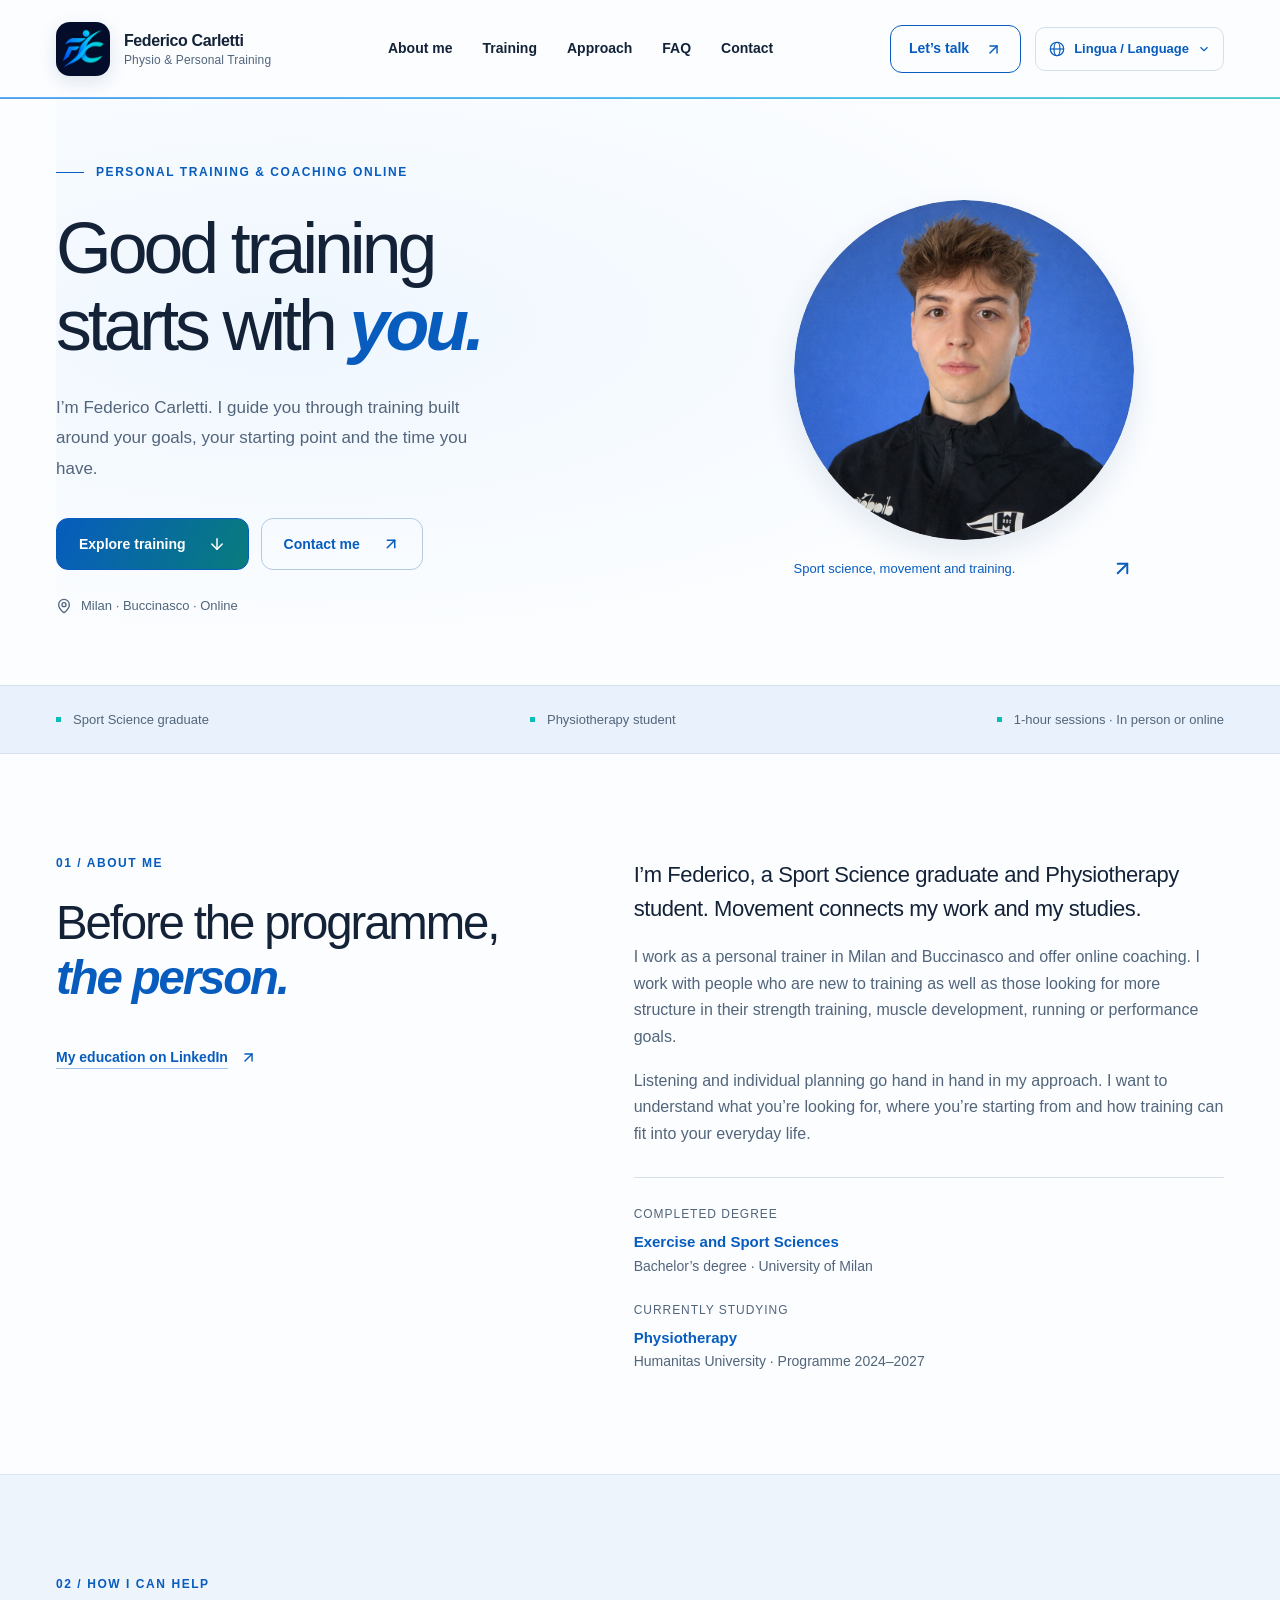
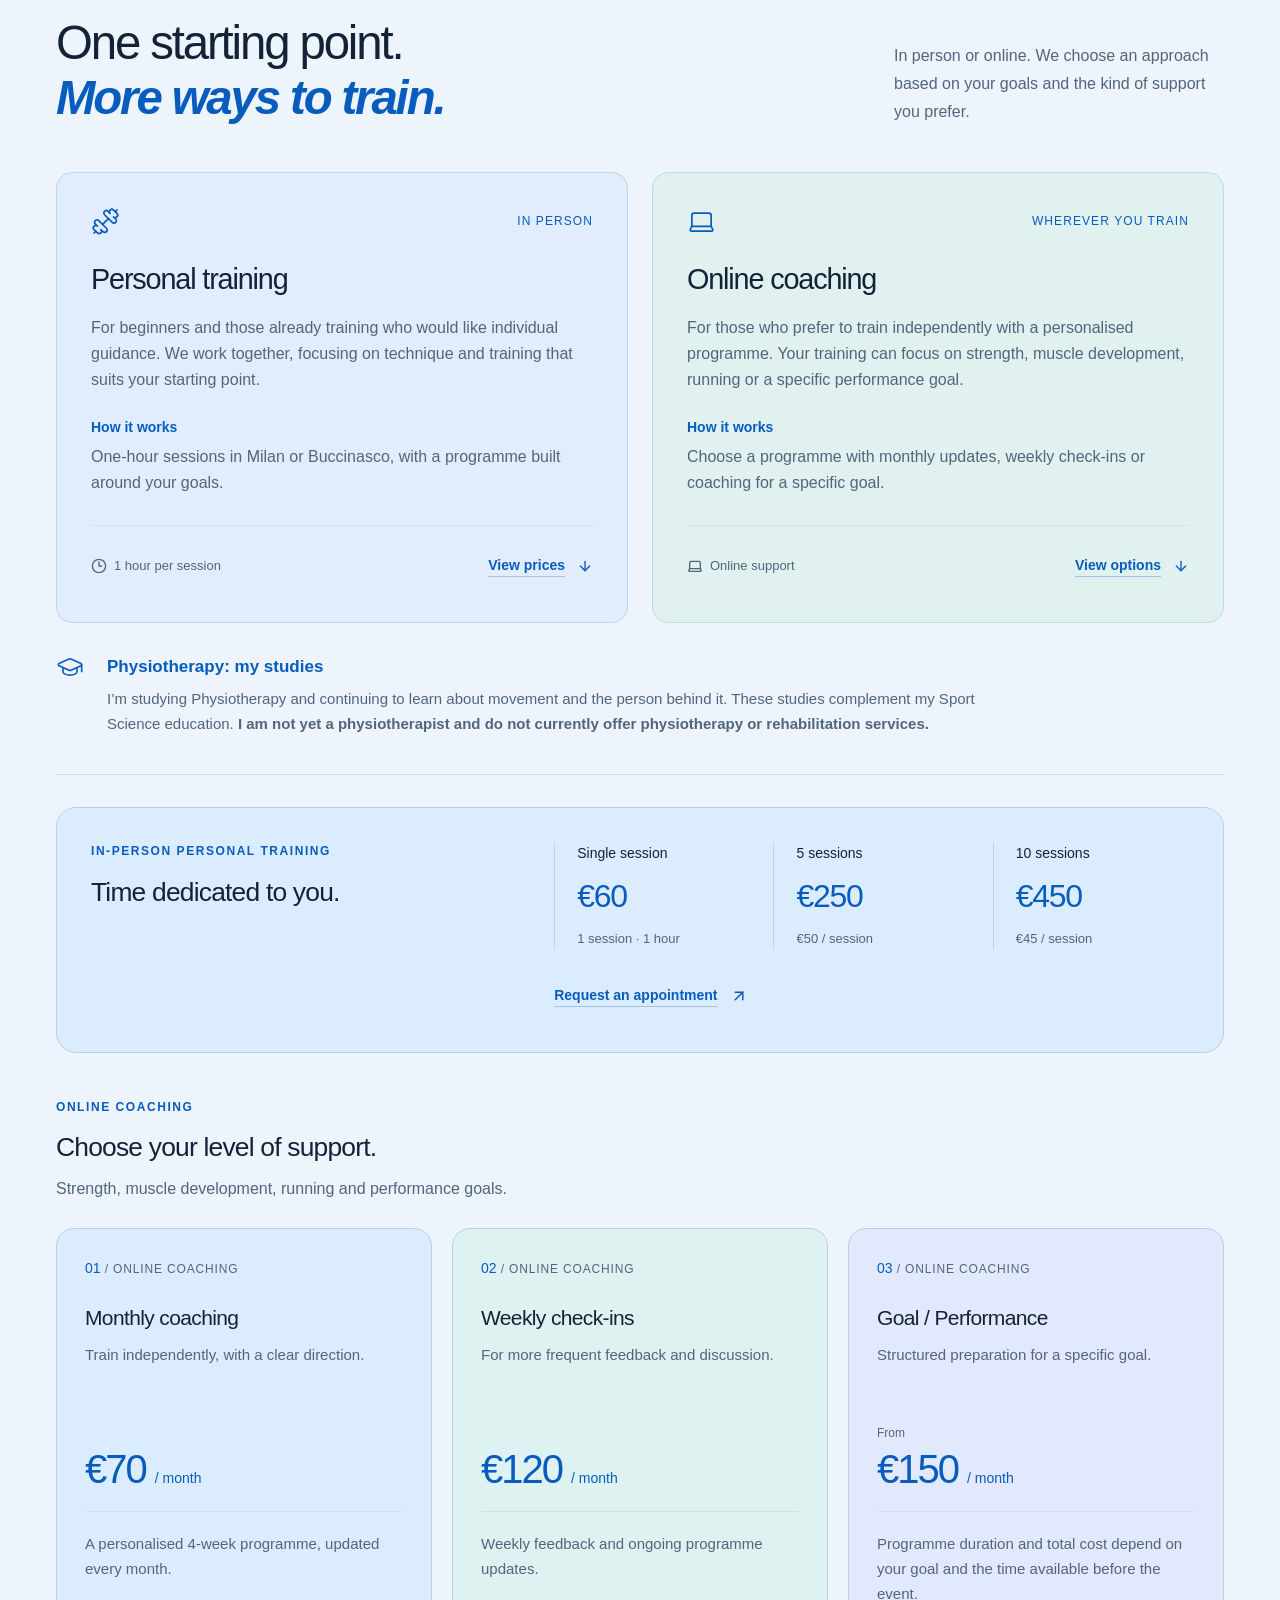
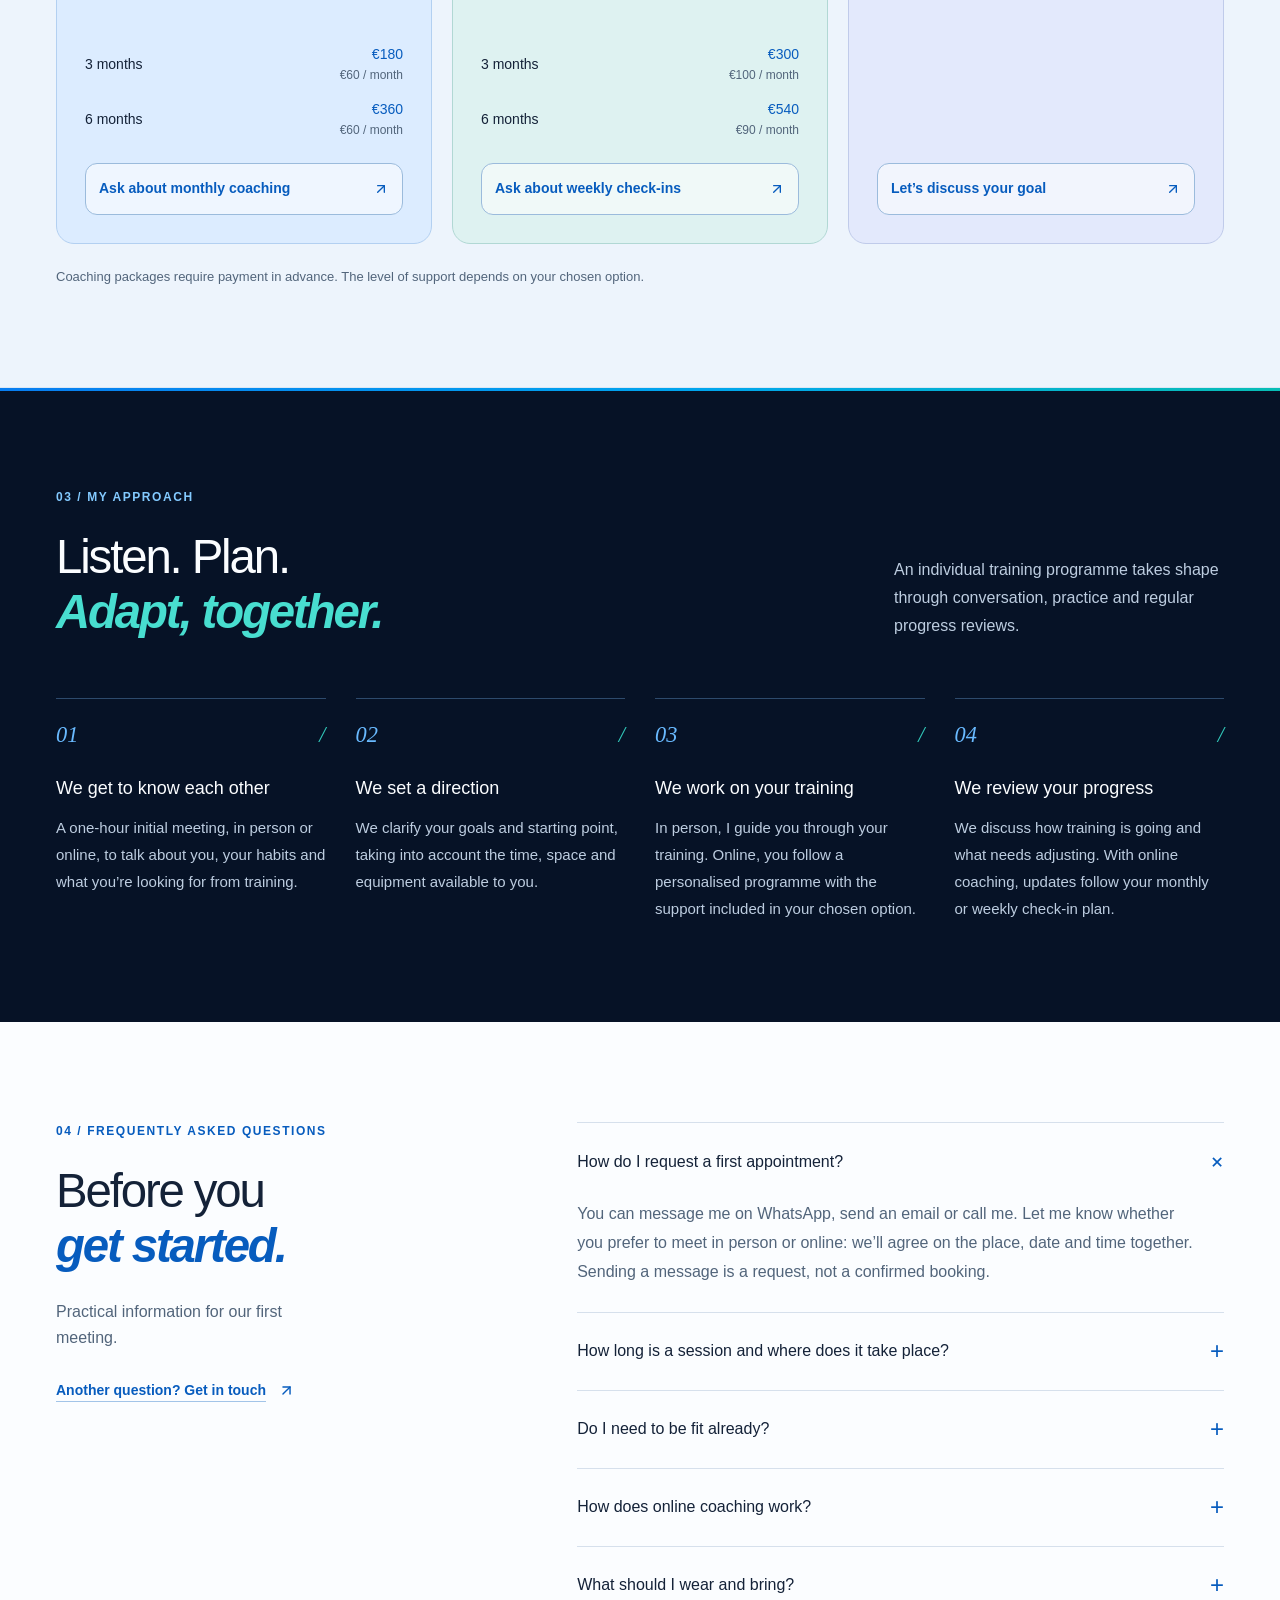
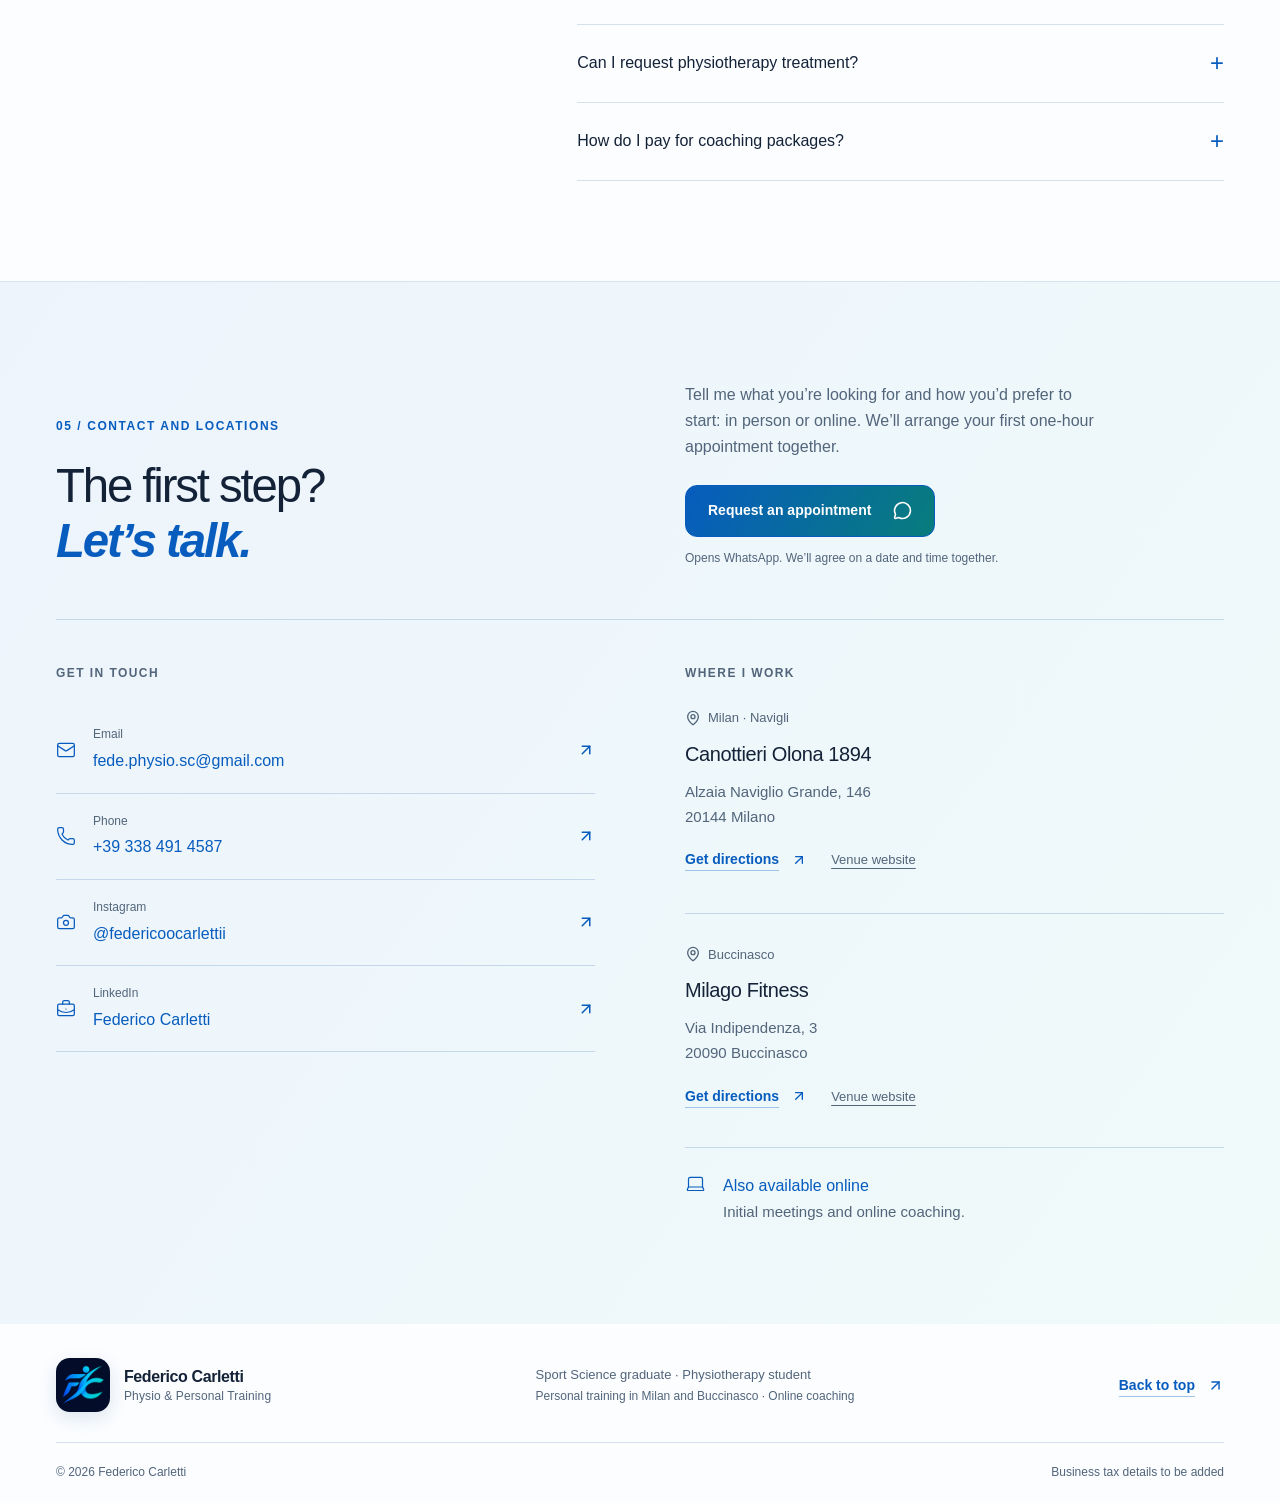
==== en.html @ f9bd70b5 "Aggiungi la versione inglese e il menu delle lingue" ====
<!doctype html>
<html lang="en">
<head>
<meta charset="utf-8">
<meta name="viewport" content="width=device-width, initial-scale=1">
<title>Federico Carletti | Personal Trainer in Milan &amp; Buccinasco</title>
<meta name="description" content="Personal training in Milan and Buccinasco and online coaching for strength, muscle development, running and performance. Federico Carletti, Sport Science graduate and Physiotherapy student. Request an appointment.">
<meta name="theme-color" content="#061226">
<link rel="canonical" href="https://recarlov.github.io/federico-carletti/en.html">
<link rel="alternate" hreflang="it" href="https://recarlov.github.io/federico-carletti/">
<link rel="alternate" hreflang="en" href="https://recarlov.github.io/federico-carletti/en.html">
<link rel="alternate" hreflang="x-default" href="https://recarlov.github.io/federico-carletti/">
<meta property="og:title" content="Federico Carletti | Personal Trainer in Milan &amp; Buccinasco">
<meta property="og:description" content="Personal training in Milan and Buccinasco and online coaching for strength, muscle development, running and performance. Federico Carletti, Sport Science graduate and Physiotherapy student. Request an appointment.">
<meta property="og:type" content="website">
<meta property="og:locale" content="en_GB">
<meta property="og:site_name" content="Federico Carletti — Physio &amp; Personal Training">
<meta property="og:url" content="https://recarlov.github.io/federico-carletti/en.html">
<meta property="og:image" content="https://recarlov.github.io/federico-carletti/federico-carletti-logo.png">
<meta property="og:image:alt" content="Federico Carletti logo, FC in blue and turquoise">
<meta name="twitter:image" content="https://recarlov.github.io/federico-carletti/federico-carletti-logo.png">
<meta name="twitter:card" content="summary">
<meta name="twitter:title" content="Federico Carletti | Personal Trainer in Milan &amp; Buccinasco">
<meta name="twitter:description" content="Personal training in Milan and Buccinasco and online coaching for strength, muscle development, running and performance. Federico Carletti, Sport Science graduate and Physiotherapy student. Request an appointment.">
<link rel="icon" href="./favicon.svg?v=20260907-brand" type="image/svg+xml">
<link rel="apple-touch-icon" href="./apple-touch-icon.png">
<link rel="stylesheet" href="./styles.css?v=20260909-languages">
<script src="./navigation.js?v=20260909-languages" defer></script>
</head>
<body><a class="skip-link" href="#contenuto">Skip to content</a>
<header class="site-header">
<div class="container header-inner"><a class="brand" href="#inizio" aria-label="Federico Carletti, back to top"><img class="brand-mark" src="./federico-carletti-logo.png" alt="" width="54" height="54"><span class="brand-name">Federico Carletti<span>Physio &amp; Personal Training</span></span></a>
<nav aria-label="Main navigation" class="main-nav"><a href="#chi-sono">About me</a><a href="#percorsi">Training</a><a href="#approccio">Approach</a><a href="#domande">FAQ</a><a href="#contatti">Contact</a></nav>
<div class="header-actions">
<a href="#contatti" class="header-contact">Let’s talk <svg xmlns="http://www.w3.org/2000/svg" width="17" height="17" viewBox="0 0 24 24" fill="none" stroke="currentColor" stroke-width="2" stroke-linecap="round" stroke-linejoin="round" class="lucide lucide-arrow-up-right" aria-hidden="true"><path d="M7 7h10v10"></path><path d="M7 17 17 7"></path></svg></a>
<details class="language-switcher">
<summary aria-label="Lingua / Language: English"><svg class="language-globe" xmlns="http://www.w3.org/2000/svg" width="18" height="18" viewBox="0 0 24 24" fill="none" stroke="currentColor" stroke-width="1.6" aria-hidden="true"><circle cx="12" cy="12" r="9"></circle><ellipse cx="12" cy="12" rx="4" ry="9"></ellipse><path d="M3 12h18"></path></svg><span class="language-label"><span lang="it">Lingua</span> / Language</span><span class="language-code" aria-hidden="true">EN</span><svg class="language-chevron" xmlns="http://www.w3.org/2000/svg" width="14" height="14" viewBox="0 0 24 24" fill="none" stroke="currentColor" stroke-width="2" aria-hidden="true"><path d="m6 9 6 6 6-6"></path></svg></summary>
<nav class="language-options" aria-label="Choose a language">
<a href="./index.html" lang="it" hreflang="it">Italiano</a>
<a href="./en.html" lang="en" hreflang="en" aria-current="page">English<span aria-hidden="true">✓</span></a>
</nav>
</details>
</div></div>
</header>

<main id="contenuto">
<section class="hero container" id="inizio" aria-labelledby="hero-title">
<div class="hero-copy">
<p class="eyebrow"><span class="tiny-line"></span> Personal training &amp; coaching online</p>

<h1 id="hero-title">Good training<br/>starts with <em>you.</em></h1>

<p class="hero-intro">I’m Federico Carletti. I guide you through training built around your goals, your starting point and the time you have.</p>

<div class="hero-actions"><a class="button button-primary" href="#percorsi">Explore training <svg xmlns="http://www.w3.org/2000/svg" width="18" height="18" viewBox="0 0 24 24" fill="none" stroke="currentColor" stroke-width="2" stroke-linecap="round" stroke-linejoin="round" class="lucide lucide-arrow-down" aria-hidden="true"><path d="M12 5v14"></path><path d="m19 12-7 7-7-7"></path></svg></a><a class="button button-outline" href="#contatti">Contact me <svg xmlns="http://www.w3.org/2000/svg" width="18" height="18" viewBox="0 0 24 24" fill="none" stroke="currentColor" stroke-width="2" stroke-linecap="round" stroke-linejoin="round" class="lucide lucide-arrow-up-right" aria-hidden="true"><path d="M7 7h10v10"></path><path d="M7 17 17 7"></path></svg></a></div>

<p class="hero-location"><svg xmlns="http://www.w3.org/2000/svg" width="16" height="16" viewBox="0 0 24 24" fill="none" stroke="currentColor" stroke-width="2" stroke-linecap="round" stroke-linejoin="round" class="lucide lucide-map-pin" aria-hidden="true"><path d="M20 10c0 4.993-5.539 10.193-7.399 11.799a1 1 0 0 1-1.202 0C9.539 20.193 4 14.993 4 10a8 8 0 0 1 16 0"></path><circle cx="12" cy="10" r="3"></circle></svg> Milan · Buccinasco · Online</p>
</div>

<figure class="portrait-slot">
<img class="portrait-photo" src="./federico-carletti-ritratto.jpg" alt="Portrait of Federico Carletti" width="886" height="886" fetchpriority="high">

<figcaption><span>Sport science, movement and training.</span><svg xmlns="http://www.w3.org/2000/svg" width="23" height="23" viewBox="0 0 24 24" fill="none" stroke="currentColor" stroke-width="2" stroke-linecap="round" stroke-linejoin="round" class="lucide lucide-arrow-up-right" aria-hidden="true"><path d="M7 7h10v10"></path><path d="M7 17 17 7"></path></svg></figcaption>
</figure>
</section>

<div class="credential-strip">
<div class="container"><span>Sport Science graduate</span><span>Physiotherapy student</span><span>1-hour sessions · In person or online</span></div>
</div>

<section class="section container about-grid" id="chi-sono" aria-labelledby="about-title">
<div class="section-heading">
<p class="eyebrow">01 / About me</p>

<h2 id="about-title">Before the programme,<br/><em>the person.</em></h2>
<a class="text-link about-link" href="https://www.linkedin.com/in/federicocarletti/" target="_blank" rel="noopener noreferrer">My education on LinkedIn <svg xmlns="http://www.w3.org/2000/svg" width="17" height="17" viewBox="0 0 24 24" fill="none" stroke="currentColor" stroke-width="2" stroke-linecap="round" stroke-linejoin="round" class="lucide lucide-arrow-up-right" aria-hidden="true"><path d="M7 7h10v10"></path><path d="M7 17 17 7"></path></svg></a></div>

<div class="about-copy">
<p class="large-copy">I’m Federico, a Sport Science graduate and Physiotherapy student. Movement connects my work and my studies.</p>

<p>I work as a personal trainer in Milan and Buccinasco and offer online coaching. I work with people who are new to training as well as those looking for more structure in their strength training, muscle development, running or performance goals.</p>

<p>Listening and individual planning go hand in hand in my approach. I want to understand what you’re looking for, where you’re starting from and how training can fit into your everyday life.</p>

<div class="education">
<div><span class="education-label">Completed degree</span><strong>Exercise and Sport Sciences</strong><span>Bachelor’s degree · University of Milan</span></div>

<div><span class="education-label">Currently studying</span><strong>Physiotherapy</strong><span>Humanitas University · Programme 2024–2027</span></div>
</div>
</div>
</section>

<section class="section services-section" id="percorsi" aria-labelledby="services-title">
<div class="container">
<div class="section-top">
<div class="section-heading">
<p class="eyebrow">02 / How I can help</p>

<h2 id="services-title">One starting point.<br/><em>More ways to train.</em></h2>
</div>

<p class="section-aside">In person or online. We choose an approach based on your goals and the kind of support you prefer.</p>
</div>

<div class="service-grid">
<article class="service-card">
<div class="service-card-top"><svg xmlns="http://www.w3.org/2000/svg" width="29" height="29" viewBox="0 0 24 24" fill="none" stroke="currentColor" stroke-width="1.4" stroke-linecap="round" stroke-linejoin="round" class="lucide lucide-dumbbell" aria-hidden="true"><path d="M17.596 12.768a2 2 0 1 0 2.829-2.829l-1.768-1.767a2 2 0 0 0 2.828-2.829l-2.828-2.828a2 2 0 0 0-2.829 2.828l-1.767-1.768a2 2 0 1 0-2.829 2.829z"></path><path d="m2.5 21.5 1.4-1.4"></path><path d="m20.1 3.9 1.4-1.4"></path><path d="M5.343 21.485a2 2 0 1 0 2.829-2.828l1.767 1.768a2 2 0 1 0 2.829-2.829l-6.364-6.364a2 2 0 1 0-2.829 2.829l1.768 1.767a2 2 0 0 0-2.828 2.829z"></path><path d="m9.6 14.4 4.8-4.8"></path></svg><span>IN PERSON</span></div>

<h3>Personal training</h3>

<p>For beginners and those already training who would like individual guidance. We work together, focusing on technique and training that suits your starting point.</p>

<div class="service-detail"><span>How it works</span>
<p>One-hour sessions in Milan or Buccinasco, with a programme built around your goals.</p>
</div>

<div class="service-footer"><span><svg xmlns="http://www.w3.org/2000/svg" width="16" height="16" viewBox="0 0 24 24" fill="none" stroke="currentColor" stroke-width="2" stroke-linecap="round" stroke-linejoin="round" class="lucide lucide-clock3 lucide-clock-3" aria-hidden="true"><circle cx="12" cy="12" r="10"></circle><path d="M12 6v6h4"></path></svg> 1 hour per session</span><a class="text-link" href="#tariffe-presenza">View prices <svg xmlns="http://www.w3.org/2000/svg" width="16" height="16" viewBox="0 0 24 24" fill="none" stroke="currentColor" stroke-width="2" stroke-linecap="round" stroke-linejoin="round" class="lucide lucide-arrow-down" aria-hidden="true"><path d="M12 5v14"></path><path d="m19 12-7 7-7-7"></path></svg></a></div>
</article>

<article class="service-card">
<div class="service-card-top"><svg xmlns="http://www.w3.org/2000/svg" width="29" height="29" viewBox="0 0 24 24" fill="none" stroke="currentColor" stroke-width="1.4" stroke-linecap="round" stroke-linejoin="round" class="lucide lucide-laptop" aria-hidden="true"><path d="M18 5a2 2 0 0 1 2 2v8.526a2 2 0 0 0 .212.897l1.068 2.127a1 1 0 0 1-.9 1.45H3.62a1 1 0 0 1-.9-1.45l1.068-2.127A2 2 0 0 0 4 15.526V7a2 2 0 0 1 2-2z"></path><path d="M20.054 15.987H3.946"></path></svg><span>WHEREVER YOU TRAIN</span></div>

<h3>Online coaching</h3>

<p>For those who prefer to train independently with a personalised programme. Your training can focus on strength, muscle development, running or a specific performance goal.</p>

<div class="service-detail"><span>How it works</span>
<p>Choose a programme with monthly updates, weekly check-ins or coaching for a specific goal.</p>
</div>

<div class="service-footer"><span><svg xmlns="http://www.w3.org/2000/svg" width="16" height="16" viewBox="0 0 24 24" fill="none" stroke="currentColor" stroke-width="2" stroke-linecap="round" stroke-linejoin="round" class="lucide lucide-laptop" aria-hidden="true"><path d="M18 5a2 2 0 0 1 2 2v8.526a2 2 0 0 0 .212.897l1.068 2.127a1 1 0 0 1-.9 1.45H3.62a1 1 0 0 1-.9-1.45l1.068-2.127A2 2 0 0 0 4 15.526V7a2 2 0 0 1 2-2z"></path><path d="M20.054 15.987H3.946"></path></svg> Online support</span><a class="text-link" href="#tariffe-online">View options <svg xmlns="http://www.w3.org/2000/svg" width="16" height="16" viewBox="0 0 24 24" fill="none" stroke="currentColor" stroke-width="2" stroke-linecap="round" stroke-linejoin="round" class="lucide lucide-arrow-down" aria-hidden="true"><path d="M12 5v14"></path><path d="m19 12-7 7-7-7"></path></svg></a></div>
</article>
</div>

<aside class="physio-note" aria-labelledby="physio-title"><svg xmlns="http://www.w3.org/2000/svg" width="28" height="28" viewBox="0 0 24 24" fill="none" stroke="currentColor" stroke-width="1.4" stroke-linecap="round" stroke-linejoin="round" class="lucide lucide-graduation-cap" aria-hidden="true"><path d="M21.42 10.922a1 1 0 0 0-.019-1.838L12.83 5.18a2 2 0 0 0-1.66 0L2.6 9.08a1 1 0 0 0 0 1.832l8.57 3.908a2 2 0 0 0 1.66 0z"></path><path d="M22 10v6"></path><path d="M6 12.5V16a6 3 0 0 0 12 0v-3.5"></path></svg>
<div>
<h3 id="physio-title">Physiotherapy: my studies</h3>

<p>I’m studying Physiotherapy and continuing to learn about movement and the person behind it. These studies complement my Sport Science education. <strong>I am not yet a physiotherapist and do not currently offer physiotherapy or rehabilitation services.</strong></p>
</div>
</aside>

<div class="pricing-presence" id="tariffe-presenza">
<div class="pricing-intro">
<p class="eyebrow">In-person personal training</p>

<h3>Time dedicated to you.</h3>
</div>

<div class="presence-prices">
<div class="presence-price"><span>Single session</span><strong>€60</strong><small>1 session · 1 hour</small></div>

<div class="presence-price"><span>5 sessions</span><strong>€250</strong><small>€50 / session</small></div>

<div class="presence-price"><span>10 sessions</span><strong>€450</strong><small>€45 / session</small></div>
</div>
<a class="text-link" href="https://wa.me/393384914587?text=Hi%20Federico%2C%20I%E2%80%99d%20like%20to%20find%20out%20about%20in-person%20personal%20training%20and%20request%20a%20first%20appointment." target="_blank" rel="noopener noreferrer">Request an appointment <svg xmlns="http://www.w3.org/2000/svg" width="18" height="18" viewBox="0 0 24 24" fill="none" stroke="currentColor" stroke-width="2" stroke-linecap="round" stroke-linejoin="round" class="lucide lucide-arrow-up-right" aria-hidden="true"><path d="M7 7h10v10"></path><path d="M7 17 17 7"></path></svg></a></div>

<div class="online-heading" id="tariffe-online">
<p class="eyebrow">Online coaching</p>

<h3>Choose your level of support.</h3>

<p>Strength, muscle development, running and performance goals.</p>
</div>

<div class="plans-grid">
<article class="plan-card">
<div class="plan-number">01<span> / ONLINE COACHING</span></div>

<h4>Monthly coaching</h4>

<p class="plan-description">Train independently, with a clear direction.</p>

<div class="plan-price"><strong>€70</strong><span>/ month</span></div>

<p class="plan-detail">A personalised 4-week programme, updated every month.</p>

<dl class="plan-packages">
<div>
<dt>3 months</dt>

<dd><strong>€180</strong><small>€60 / month</small></dd>
</div>

<div>
<dt>6 months</dt>

<dd><strong>€360</strong><small>€60 / month</small></dd>
</div>
</dl>
<a class="button button-outline plan-button" href="https://wa.me/393384914587?text=Hi%20Federico%2C%20I%E2%80%99d%20like%20to%20find%20out%20about%20monthly%20online%20coaching." target="_blank" rel="noopener noreferrer">Ask about monthly coaching<svg xmlns="http://www.w3.org/2000/svg" width="16" height="16" viewBox="0 0 24 24" fill="none" stroke="currentColor" stroke-width="2" stroke-linecap="round" stroke-linejoin="round" class="lucide lucide-arrow-up-right" aria-hidden="true"><path d="M7 7h10v10"></path><path d="M7 17 17 7"></path></svg></a></article>

<article class="plan-card">
<div class="plan-number">02<span> / ONLINE COACHING</span></div>

<h4>Weekly check-ins</h4>

<p class="plan-description">For more frequent feedback and discussion.</p>

<div class="plan-price"><strong>€120</strong><span>/ month</span></div>

<p class="plan-detail">Weekly feedback and ongoing programme updates.</p>

<dl class="plan-packages">
<div>
<dt>3 months</dt>

<dd><strong>€300</strong><small>€100 / month</small></dd>
</div>

<div>
<dt>6 months</dt>

<dd><strong>€540</strong><small>€90 / month</small></dd>
</div>
</dl>
<a class="button button-outline plan-button" href="https://wa.me/393384914587?text=Hi%20Federico%2C%20I%E2%80%99d%20like%20to%20find%20out%20about%20online%20coaching%20with%20weekly%20check-ins." target="_blank" rel="noopener noreferrer">Ask about weekly check-ins<svg xmlns="http://www.w3.org/2000/svg" width="16" height="16" viewBox="0 0 24 24" fill="none" stroke="currentColor" stroke-width="2" stroke-linecap="round" stroke-linejoin="round" class="lucide lucide-arrow-up-right" aria-hidden="true"><path d="M7 7h10v10"></path><path d="M7 17 17 7"></path></svg></a></article>

<article class="plan-card">
<div class="plan-number">03<span> / ONLINE COACHING</span></div>

<h4>Goal / Performance</h4>

<p class="plan-description">Structured preparation for a specific goal.</p>

<div class="plan-price"><span class="from-label">From</span><strong>€150</strong><span>/ month</span></div>

<p class="plan-detail">Programme duration and total cost depend on your goal and the time available before the event.</p>
<a class="button button-outline plan-button" href="https://wa.me/393384914587?text=Hi%20Federico%2C%20I%E2%80%99d%20like%20to%20discuss%20a%20specific%20goal%20and%20your%20performance%20coaching%20programme." target="_blank" rel="noopener noreferrer">Let’s discuss your goal<svg xmlns="http://www.w3.org/2000/svg" width="16" height="16" viewBox="0 0 24 24" fill="none" stroke="currentColor" stroke-width="2" stroke-linecap="round" stroke-linejoin="round" class="lucide lucide-arrow-up-right" aria-hidden="true"><path d="M7 7h10v10"></path><path d="M7 17 17 7"></path></svg></a></article>
</div>

<p class="pricing-note">Coaching packages require payment in advance. The level of support depends on your chosen option.</p>
</div>
</section>

<section class="section approach-section" id="approccio" aria-labelledby="approach-title">
<div class="container">
<div class="section-top">
<div class="section-heading">
<p class="eyebrow">03 / My approach</p>

<h2 id="approach-title">Listen. Plan.<br/><em>Adapt, together.</em></h2>
</div>

<p class="section-aside">An individual training programme takes shape through conversation, practice and regular progress reviews.</p>
</div>

<ol class="steps">
<li><span class="step-number">01<span aria-hidden="true">/</span></span>
<h3>We get to know each other</h3>

<p>A one-hour initial meeting, in person or online, to talk about you, your habits and what you’re looking for from training.</p>
</li>

<li><span class="step-number">02<span aria-hidden="true">/</span></span>
<h3>We set a direction</h3>

<p>We clarify your goals and starting point, taking into account the time, space and equipment available to you.</p>
</li>

<li><span class="step-number">03<span aria-hidden="true">/</span></span>
<h3>We work on your training</h3>

<p>In person, I guide you through your training. Online, you follow a personalised programme with the support included in your chosen option.</p>
</li>

<li><span class="step-number">04<span aria-hidden="true">/</span></span>
<h3>We review your progress</h3>

<p>We discuss how training is going and what needs adjusting. With online coaching, updates follow your monthly or weekly check-in plan.</p>
</li>
</ol>
</div>
</section>

<section class="section container faq-grid" id="domande" aria-labelledby="faq-title">
<div class="section-heading">
<p class="eyebrow">04 / Frequently asked questions</p>

<h2 id="faq-title">Before you<br/><em>get started.</em></h2>

<p class="faq-intro">Practical information for our first meeting.</p>
<a class="text-link" href="https://wa.me/393384914587?text=Hi%20Federico%2C%20I%20have%20a%20few%20questions%20before%20starting%20a%20training%20programme." target="_blank" rel="noopener noreferrer">Another question? Get in touch <svg xmlns="http://www.w3.org/2000/svg" width="17" height="17" viewBox="0 0 24 24" fill="none" stroke="currentColor" stroke-width="2" stroke-linecap="round" stroke-linejoin="round" class="lucide lucide-arrow-up-right" aria-hidden="true"><path d="M7 7h10v10"></path><path d="M7 17 17 7"></path></svg></a></div>

<div class="faq-list">
<details class="faq-item" open="">
<summary class="faq-question">How do I request a first appointment?<span class="faq-toggle" aria-hidden="true">+</span></summary>

<div class="faq-answer">
<p>You can message me on WhatsApp, send an email or call me. Let me know whether you prefer to meet in person or online: we’ll agree on the place, date and time together. Sending a message is a request, not a confirmed booking.</p>
</div>
</details>

<details class="faq-item">
<summary class="faq-question">How long is a session and where does it take place?<span class="faq-toggle" aria-hidden="true">+</span></summary>

<div class="faq-answer">
<p>The first meeting lasts one hour and can take place in person or online. I work at Canottieri Olona 1894 in Milan and Milago Fitness in Buccinasco. Personal training sessions also last one hour.</p>
</div>
</details>

<details class="faq-item">
<summary class="faq-question">Do I need to be fit already?<span class="faq-toggle" aria-hidden="true">+</span></summary>

<div class="faq-answer">
<p>No. These options are for beginners as well as people who already train. Your starting point and personal goals guide the work we do together.</p>
</div>
</details>

<details class="faq-item">
<summary class="faq-question">How does online coaching work?<span class="faq-toggle" aria-hidden="true">+</span></summary>

<div class="faq-answer">
<p>Monthly coaching includes a personalised 4-week programme, updated every month. The weekly check-in option includes feedback each week and ongoing updates. For a specific or performance goal, duration and cost depend on the goal and the time available before the event.</p>
</div>
</details>

<details class="faq-item">
<summary class="faq-question">What should I wear and bring?<span class="faq-toggle" aria-hidden="true">+</span></summary>

<div class="faq-answer">
<p>Clothing and equipment requirements will depend on the type of first meeting. Ask me when you get in touch, and let me know whether we’ll meet in person or online.</p>
</div>
</details>

<details class="faq-item">
<summary class="faq-question">Can I request physiotherapy treatment?<span class="faq-toggle" aria-hidden="true">+</span></summary>

<div class="faq-answer">
<p>I am currently a Physiotherapy student, not a physiotherapist. The services I offer here are personal training and coaching; they do not include physiotherapy or rehabilitation treatments.</p>
</div>
</details>

<details class="faq-item">
<summary class="faq-question">How do I pay for coaching packages?<span class="faq-toggle" aria-hidden="true">+</span></summary>

<div class="faq-answer">
<p>Coaching packages require payment in advance. The level of support depends on your chosen option. Contact me directly to agree on the payment method.</p>
</div>
</details>
</div>
</section>

<section class="section contact-section" id="contatti" aria-labelledby="contact-title">
<div class="container">
<div class="contact-heading">
<div class="section-heading">
<p class="eyebrow">05 / Contact and locations</p>

<h2 id="contact-title">The first step?<br/><em>Let’s talk.</em></h2>
</div>

<div class="contact-intro">
<p>Tell me what you’re looking for and how you’d prefer to start: in person or online. We’ll arrange your first one-hour appointment together.</p>
<a class="button button-primary" href="https://wa.me/393384914587?text=Hi%20Federico%2C%20I%E2%80%99d%20like%20to%20request%20a%20first%20appointment%20and%20learn%20more%20about%20your%20training%20options." target="_blank" rel="noopener noreferrer">Request an appointment <svg xmlns="http://www.w3.org/2000/svg" width="19" height="19" viewBox="0 0 24 24" fill="none" stroke="currentColor" stroke-width="2" stroke-linecap="round" stroke-linejoin="round" class="lucide lucide-message-circle" aria-hidden="true"><path d="M2.992 16.342a2 2 0 0 1 .094 1.167l-1.065 3.29a1 1 0 0 0 1.236 1.168l3.413-.998a2 2 0 0 1 1.099.092 10 10 0 1 0-4.777-4.719"></path></svg></a><span class="contact-helper">Opens WhatsApp. We’ll agree on a date and time together.</span></div>
</div>

<div class="contact-grid">
<div class="direct-contacts">
<h3>Get in touch</h3>
<a href="mailto:fede.physio.sc@gmail.com"><svg xmlns="http://www.w3.org/2000/svg" width="20" height="20" viewBox="0 0 24 24" fill="none" stroke="currentColor" stroke-width="1.5" stroke-linecap="round" stroke-linejoin="round" class="lucide lucide-mail" aria-hidden="true"><path d="m22 7-8.991 5.727a2 2 0 0 1-2.009 0L2 7"></path><rect x="2" y="4" width="20" height="16" rx="2"></rect></svg><span><small>Email</small>fede.physio.sc@gmail.com</span><svg xmlns="http://www.w3.org/2000/svg" width="18" height="18" viewBox="0 0 24 24" fill="none" stroke="currentColor" stroke-width="2" stroke-linecap="round" stroke-linejoin="round" class="lucide lucide-arrow-up-right" aria-hidden="true"><path d="M7 7h10v10"></path><path d="M7 17 17 7"></path></svg></a><a href="tel:+393384914587"><svg xmlns="http://www.w3.org/2000/svg" width="20" height="20" viewBox="0 0 24 24" fill="none" stroke="currentColor" stroke-width="1.5" stroke-linecap="round" stroke-linejoin="round" class="lucide lucide-phone" aria-hidden="true"><path d="M13.832 16.568a1 1 0 0 0 1.213-.303l.355-.465A2 2 0 0 1 17 15h3a2 2 0 0 1 2 2v3a2 2 0 0 1-2 2A18 18 0 0 1 2 4a2 2 0 0 1 2-2h3a2 2 0 0 1 2 2v3a2 2 0 0 1-.8 1.6l-.468.351a1 1 0 0 0-.292 1.233 14 14 0 0 0 6.392 6.384"></path></svg><span><small>Phone</small>+39 338 491 4587</span><svg xmlns="http://www.w3.org/2000/svg" width="18" height="18" viewBox="0 0 24 24" fill="none" stroke="currentColor" stroke-width="2" stroke-linecap="round" stroke-linejoin="round" class="lucide lucide-arrow-up-right" aria-hidden="true"><path d="M7 7h10v10"></path><path d="M7 17 17 7"></path></svg></a><a href="https://www.instagram.com/federicoocarlettii/" target="_blank" rel="noopener noreferrer"><svg xmlns="http://www.w3.org/2000/svg" width="20" height="20" viewBox="0 0 24 24" fill="none" stroke="currentColor" stroke-width="1.5" stroke-linecap="round" stroke-linejoin="round" class="lucide lucide-camera" aria-hidden="true"><path d="M13.997 4a2 2 0 0 1 1.76 1.05l.486.9A2 2 0 0 0 18.003 7H20a2 2 0 0 1 2 2v9a2 2 0 0 1-2 2H4a2 2 0 0 1-2-2V9a2 2 0 0 1 2-2h1.997a2 2 0 0 0 1.759-1.048l.489-.904A2 2 0 0 1 10.004 4z"></path><circle cx="12" cy="13" r="3"></circle></svg><span><small>Instagram</small>@federicoocarlettii</span><svg xmlns="http://www.w3.org/2000/svg" width="18" height="18" viewBox="0 0 24 24" fill="none" stroke="currentColor" stroke-width="2" stroke-linecap="round" stroke-linejoin="round" class="lucide lucide-arrow-up-right" aria-hidden="true"><path d="M7 7h10v10"></path><path d="M7 17 17 7"></path></svg></a><a href="https://www.linkedin.com/in/federicocarletti/" target="_blank" rel="noopener noreferrer"><svg xmlns="http://www.w3.org/2000/svg" width="20" height="20" viewBox="0 0 24 24" fill="none" stroke="currentColor" stroke-width="1.5" stroke-linecap="round" stroke-linejoin="round" class="lucide lucide-briefcase-business" aria-hidden="true"><path d="M12 12h.01"></path><path d="M16 6V4a2 2 0 0 0-2-2h-4a2 2 0 0 0-2 2v2"></path><path d="M22 13a18.15 18.15 0 0 1-20 0"></path><rect width="20" height="14" x="2" y="6" rx="2"></rect></svg><span><small>LinkedIn</small>Federico Carletti</span><svg xmlns="http://www.w3.org/2000/svg" width="18" height="18" viewBox="0 0 24 24" fill="none" stroke="currentColor" stroke-width="2" stroke-linecap="round" stroke-linejoin="round" class="lucide lucide-arrow-up-right" aria-hidden="true"><path d="M7 7h10v10"></path><path d="M7 17 17 7"></path></svg></a></div>

<div class="location-list">
<h3>Where I work</h3>

<article class="location"><span class="location-city"><svg xmlns="http://www.w3.org/2000/svg" width="16" height="16" viewBox="0 0 24 24" fill="none" stroke="currentColor" stroke-width="2" stroke-linecap="round" stroke-linejoin="round" class="lucide lucide-map-pin" aria-hidden="true"><path d="M20 10c0 4.993-5.539 10.193-7.399 11.799a1 1 0 0 1-1.202 0C9.539 20.193 4 14.993 4 10a8 8 0 0 1 16 0"></path><circle cx="12" cy="10" r="3"></circle></svg>Milan · Navigli</span>
<h4>Canottieri Olona 1894</h4>

<address>Alzaia Naviglio Grande, 146<br/>20144 Milano</address>

<div class="location-links"><a class="text-link" href="https://www.google.com/maps/search/?api=1&amp;query=Canottieri+Olona+1894+Alzaia+Naviglio+Grande+146+Milano" target="_blank" rel="noopener noreferrer">Get directions <svg xmlns="http://www.w3.org/2000/svg" width="16" height="16" viewBox="0 0 24 24" fill="none" stroke="currentColor" stroke-width="2" stroke-linecap="round" stroke-linejoin="round" class="lucide lucide-arrow-up-right" aria-hidden="true"><path d="M7 7h10v10"></path><path d="M7 17 17 7"></path></svg></a><a class="venue-source" href="https://www.olona1894.it/" target="_blank" rel="noopener noreferrer">Venue website</a></div>
</article>

<article class="location"><span class="location-city"><svg xmlns="http://www.w3.org/2000/svg" width="16" height="16" viewBox="0 0 24 24" fill="none" stroke="currentColor" stroke-width="2" stroke-linecap="round" stroke-linejoin="round" class="lucide lucide-map-pin" aria-hidden="true"><path d="M20 10c0 4.993-5.539 10.193-7.399 11.799a1 1 0 0 1-1.202 0C9.539 20.193 4 14.993 4 10a8 8 0 0 1 16 0"></path><circle cx="12" cy="10" r="3"></circle></svg>Buccinasco</span>
<h4>Milago Fitness</h4>

<address>Via Indipendenza, 3<br/>20090 Buccinasco</address>

<div class="location-links"><a class="text-link" href="https://www.google.com/maps/search/?api=1&amp;query=Milago+Fitness+Via+Indipendenza+3+Buccinasco" target="_blank" rel="noopener noreferrer">Get directions <svg xmlns="http://www.w3.org/2000/svg" width="16" height="16" viewBox="0 0 24 24" fill="none" stroke="currentColor" stroke-width="2" stroke-linecap="round" stroke-linejoin="round" class="lucide lucide-arrow-up-right" aria-hidden="true"><path d="M7 7h10v10"></path><path d="M7 17 17 7"></path></svg></a><a class="venue-source" href="https://www.milagofitness.it/" target="_blank" rel="noopener noreferrer">Venue website</a></div>
</article>

<div class="remote-location"><svg xmlns="http://www.w3.org/2000/svg" width="21" height="21" viewBox="0 0 24 24" fill="none" stroke="currentColor" stroke-width="1.4" stroke-linecap="round" stroke-linejoin="round" class="lucide lucide-laptop" aria-hidden="true"><path d="M18 5a2 2 0 0 1 2 2v8.526a2 2 0 0 0 .212.897l1.068 2.127a1 1 0 0 1-.9 1.45H3.62a1 1 0 0 1-.9-1.45l1.068-2.127A2 2 0 0 0 4 15.526V7a2 2 0 0 1 2-2z"></path><path d="M20.054 15.987H3.946"></path></svg>
<p><strong>Also available online</strong><span>Initial meetings and online coaching.</span></p>
</div>
</div>
</div>
</div>
</section>
</main>

<footer class="site-footer">
<div class="container footer-main"><a class="brand" href="#inizio"><img class="brand-mark" src="./federico-carletti-logo.png" alt="" width="54" height="54"><span class="brand-name">Federico Carletti<span>Physio &amp; Personal Training</span></span></a>
<p>Sport Science graduate · Physiotherapy student<br/><span>Personal training in Milan and Buccinasco · Online coaching</span></p>
<a class="text-link" href="#inizio">Back to top <svg xmlns="http://www.w3.org/2000/svg" width="17" height="17" viewBox="0 0 24 24" fill="none" stroke="currentColor" stroke-width="2" stroke-linecap="round" stroke-linejoin="round" class="lucide lucide-arrow-up-right" aria-hidden="true"><path d="M7 7h10v10"></path><path d="M7 17 17 7"></path></svg></a></div>

<div class="container footer-bottom"><span>© 2026 Federico Carletti</span><span>Business tax details to be added</span></div>
</footer>

<script type="application/ld+json">{"@context":"https://schema.org","@type":"ProfessionalService","name":"Federico Carletti — Personal Training & Coaching","description":"Personal training in Milan and Buccinasco and online coaching for strength, muscle development, running and performance.","url":"https://recarlov.github.io/federico-carletti/en.html","telephone":"+393384914587","email":"fede.physio.sc@gmail.com","areaServed":["Milano","Buccinasco"],"sameAs":["https://www.instagram.com/federicoocarlettii/","https://www.linkedin.com/in/federicocarletti/"],"location":[{"@type":"Place","name":"Canottieri Olona 1894","address":{"@type":"PostalAddress","streetAddress":"Alzaia Naviglio Grande, 146","addressLocality":"Milano","postalCode":"20144","addressCountry":"IT"}},{"@type":"Place","name":"Milago Fitness","address":{"@type":"PostalAddress","streetAddress":"Via Indipendenza, 3","addressLocality":"Buccinasco","postalCode":"20090","addressCountry":"IT"}}]}</script>

</body>
</html>
---- styles.css ----
/* Identità coordinata: blu elettrico, turchese e blu notte. Nessuna dipendenza esterna. */
*, *::before, *::after { box-sizing: border-box; }
svg { display: block; vertical-align: middle; }
:root {
  color-scheme: light;
  --brand-blue: #087df0; --brand-blue-dark: #075cbe; --brand-cyan: #08bdb5;
  --brand-cyan-dark: #087c7c; --night: #061226;
  --brand-gradient: linear-gradient(125deg, #087df0, #00a5ed 55%, #08bdb5);
  --background: #f4f7fb; --foreground: #142238; --primary: #075cbe; --primary-foreground: #fff;
  --muted: #e8f1fd; --muted-foreground: #52657b; --border: #d6e0ec; --ring: #0873ed; --card: #fff;
  --deep: #064c9d; --ink: #142238; --paper: #fbfdff; --quiet: #52657b;
  --header-height: 99px; --card-blue: #dcecff; --card-cyan: #def2f1; --card-indigo: #e3e9fc;
}
* { box-sizing: border-box; }
html { scroll-behavior: smooth; scroll-padding-top: calc(var(--header-height) + 20px); }
body { margin: 0; background: var(--paper); color: var(--ink); font: 400 1rem/1.65 Arial, Helvetica, sans-serif; -webkit-font-smoothing: antialiased; }
::selection { background: #bdebe8; color: #061226; }
a { color: inherit; text-decoration: none; }
button, a { -webkit-tap-highlight-color: transparent; }
button { font: inherit; }
a:focus-visible, button:focus-visible, summary:focus-visible { outline: 3px solid var(--ring); outline-offset: 5px; border-radius: 3px; }
img { display: block; max-width: 100%; }
svg { flex-shrink: 0; }
h1, h2, h3, p, figure { margin: 0; }
.container { width: min(1248px, calc(100% - 112px)); margin-inline: auto; }
.skip-link { position: fixed; left: 1rem; top: -100px; z-index: 100; background: white; color: var(--ink); padding: 12px 24px; }
.skip-link:focus { top: 12px; }
.site-header { position: sticky; top: 0; z-index: 30; background: rgba(251,253,255,.97); border-bottom: 1px solid var(--border); }
.site-header::after { content: ''; position: absolute; inset: auto 0 -1px; height: 2px; background: var(--brand-gradient); opacity: .65; }
.header-inner { min-height: 98px; display: flex; align-items: center; justify-content: space-between; gap: 24px; }
.brand { display: inline-flex; align-items: center; gap: 14px; }
.brand-mark { display: block; width: 54px; height: 54px; flex: 0 0 54px; border-radius: 14px; background: var(--night); box-shadow: 0 6px 18px rgb(8 61 114 / 12%); }
.brand-name { display: block; font-size: 1rem; font-weight: 700; letter-spacing: -.025em; line-height: 1.45; }
.brand-name > span { display: block; font-size: .75rem; font-weight: 400; letter-spacing: .01em; color: var(--quiet); }
.main-nav { display: flex; gap: 6px; font-size: .875rem; }
.main-nav a { display: inline-flex; align-items: center; justify-content: center; min-height: 44px; padding: 10px 12px; border-radius: 9px; font-weight: 600; white-space: nowrap; transition: color .2s, background-color .2s, box-shadow .2s; }
.main-nav a:hover { color: var(--brand-blue-dark); background: #e8f1fd; }
.main-nav a[aria-current="location"] { color: var(--brand-blue-dark); background: #d3e8ff; box-shadow: inset 0 -3px 0 var(--brand-blue-dark); }
.header-contact { display: flex; gap: 16px; align-items: center; font-size: .875rem; font-weight: 600; padding: 11px 18px; border: 1px solid var(--brand-blue-dark); border-radius: 12px; color: var(--brand-blue-dark); }
.hero { background: radial-gradient(ellipse at 20% 38%, rgb(8 125 240 / 5%), transparent 62%); display: grid; grid-template-columns: 1.12fr 1fr; gap: 64px; align-items: center; padding-top: 64px; padding-bottom: 68px; }
.eyebrow { display: flex; align-items: center; gap: 12px; color: var(--brand-blue-dark); font-size: .75rem; letter-spacing: .13em; text-transform: uppercase; font-weight: 700; }
.tiny-line { width: 28px; height: 1px; background: currentColor; }
h1 { font-size: clamp(3.1rem, 5.6vw, 5rem); line-height: 1.08; letter-spacing: -.057em; font-weight: 500; margin-top: 27px; }
h1 em, h2 em { color: var(--brand-blue-dark); font-family: inherit; font-weight: 650; font-style: italic; letter-spacing: -.055em; }
.hero-intro { max-width: 445px; font-size: 1.0625rem; color: var(--quiet); margin-top: 28px; line-height: 1.8; }
.hero-actions { display: flex; flex-wrap: wrap; gap: 12px; margin-top: 34px; }
.button { min-height: 52px; display: inline-flex; align-items: center; justify-content: center; gap: 22px; font-size: .875rem; line-height: 1.4; font-weight: 600; border-radius: 12px; padding: 15px 22px; transition: background .2s, transform .2s; }
.button:hover { transform: translateY(-2px); }
.button-primary { background: linear-gradient(115deg, #075cbe, #087c7c); color: white; border: 1px solid var(--brand-blue-dark); }
.button-primary:hover { background: linear-gradient(115deg, #064c9d, #066769); box-shadow: 0 8px 22px rgb(8 93 168 / 16%); }
.button-outline { border: 1px solid #b4cae3; color: var(--brand-blue-dark); }
.button-outline:hover { background: #edf4fc; }
.hero-location { display: flex; align-items: center; gap: 9px; margin-top: 25px; color: var(--quiet); font-size: .8125rem; }
.portrait-slot { position: relative; min-width: 0; width: min(100%, 340px); justify-self: center; }
.portrait-slot > .portrait-photo { width: 100%; height: auto; aspect-ratio: 1; object-fit: contain; border-radius: 50%; box-shadow: 0 12px 30px rgb(8 61 114 / 10%); }
.portrait-slot figcaption { display: flex; justify-content: space-between; align-items: center; gap: 15px; padding: 17px 0 0; color: var(--brand-blue-dark); font-size: .8125rem; }
.credential-strip { background: #e9f2fc; border-block: 1px solid var(--border); }
.credential-strip .container { display: flex; justify-content: space-between; gap: 20px; padding-block: 23px; color: var(--quiet); font-size: .8125rem; }
.credential-strip span { display: flex; align-items: center; gap: 12px; }
.credential-strip span::before { content: ''; display: block; width: 5px; height: 5px; background: #08bdb5; }
@media (min-width: 1600px) { .hero { padding-block: 90px; } }
@media (max-width: 1100px) { .container { width: calc(100% - 64px); } .main-nav { gap: 3px; } .header-contact { display: none; } .hero { gap: 40px; } }
@media (max-width: 760px) {
  :root { --header-height: 115px; }
  .container { width: calc(100% - 40px); }
  .header-inner { flex-wrap: wrap; gap: 0; padding-top: 12px; min-height: auto; }
  .brand-mark { width: 48px; height: 48px; flex-basis: 48px; }
  .brand-name { font-size: .9375rem; }
  .brand-name > span { font-size: .75rem; }
  .brand { margin-bottom: 9px; }
  .main-nav { width: 100%; justify-content: space-between; gap: 2px; font-size: .75rem; padding-bottom: 5px; }
  .main-nav a { padding: 10px 6px; }
  .hero { grid-template-columns: 1fr; gap: 38px; padding-block: 43px; }
  .eyebrow { font-size: .75rem; letter-spacing: .08em; }
  h1 { font-size: clamp(2.8rem, 10.8vw, 4.3rem); margin-top: 22px; }
  .hero-intro { margin-top: 24px; max-width: 100%; }
  .hero-actions { gap: 10px; margin-top: 27px; }
  .button { padding-inline: 17px; gap: 15px; }
  .hero-location { font-size: .8125rem; }
  .portrait-slot { width: min(100%, 240px); }
  .portrait-slot figcaption { justify-content: center; text-align: center; }
  .portrait-slot figcaption > svg { display: none; }
  .credential-strip .container { flex-direction: column; gap: 12px; padding-block: 22px; }
}
@media (prefers-reduced-motion: reduce) { html { scroll-behavior: auto; } *, *::before, *::after { transition-duration: .01ms !important; animation-duration: .01ms !important; animation-iteration-count: 1 !important; } }

/* Sezioni e ritmo editoriale */
.section { padding-block: 100px; }
.section-heading h2 { font-size: clamp(2.15rem, 3.7vw, 3.3rem); font-weight: 400; line-height: 1.16; letter-spacing: -.045em; margin-top: 22px; }
.section-heading h2 em { letter-spacing: -.045em; }
.text-link { display: inline-flex; align-items: center; gap: 12px; min-height: 44px; font-size: .875rem; font-weight: 600; color: var(--brand-blue-dark); text-decoration: underline; text-decoration-color: #a2c4e8; text-underline-offset: 6px; transition: text-decoration-color .2s; }
.text-link:hover { text-decoration-color: var(--brand-blue-dark); }
.about-grid { display: grid; grid-template-columns: .95fr 1.15fr; gap: 90px; }
.about-link { margin-top: 30px; }
.about-copy { padding-top: 4px; }
.about-copy p + p { margin-top: 18px; }
.about-copy > p { color: var(--quiet); }
.about-copy .large-copy { font-size: 1.375rem; line-height: 1.55; letter-spacing: -.02em; color: var(--ink); }
.education { display: grid; gap: 23px; margin-top: 30px; padding-top: 27px; border-top: 1px solid var(--border); }
.education > div > * { display: block; }
.education-label { font-size: .75rem; text-transform: uppercase; color: var(--quiet); letter-spacing: .08em; margin-bottom: 5px; }
.education strong { font-size: .9375rem; font-weight: 600; color: var(--brand-blue-dark); }
.education div > span:last-child { color: var(--quiet); font-size: .875rem; }
.services-section { background: #edf4fc; border-block: 1px solid #dbe7f4; }
.section-top { display: flex; align-items: end; justify-content: space-between; gap: 50px; margin-bottom: 46px; }
.section-aside { max-width: 330px; color: var(--quiet); line-height: 1.75; }
.service-grid { display: grid; grid-template-columns: repeat(2, minmax(0, 1fr)); gap: 24px; }
.service-card { background: #e1edfc; padding: 34px; border: 1px solid #bfd4ef; border-radius: 16px; display: flex; flex-direction: column; }
.service-card:nth-child(2) { background: #e0f1f0; border-color: #bddedb; }
.service-card-top { display: flex; justify-content: space-between; align-items: center; gap: 16px; color: var(--brand-blue-dark); margin-bottom: 26px; }
.service-card-top span { font-size: .75rem; letter-spacing: .09em; }
.service-card h3 { font-size: 1.8rem; letter-spacing: -.04em; font-weight: 500; line-height: 1.2; margin-bottom: 18px; }
.service-card > p, .service-detail p { color: var(--quiet); }
.service-detail { margin-top: 22px; margin-bottom: 28px; }
.service-detail > span { display: block; color: var(--brand-blue-dark); font-weight: 600; font-size: .875rem; margin-bottom: 5px; }
.service-footer { display: flex; justify-content: space-between; align-items: center; gap: 20px; margin-top: auto; border-top: 1px solid var(--border); padding-top: 18px; }
.service-footer > span { display: inline-flex; align-items: center; gap: 7px; font-size: .8125rem; color: var(--quiet); }
.physio-note { display: flex; align-items: start; gap: 23px; border-bottom: 1px solid #cfdeee; padding: 30px 0 38px; color: var(--brand-blue-dark); }
.physio-note h3 { font-weight: 600; font-size: 1.0625rem; margin-bottom: 6px; }
.physio-note p { max-width: 910px; font-size: .9375rem; color: #52657b; }
.physio-note strong { font-weight: 600; }
.pricing-presence { margin-top: 32px; padding: 34px; display: grid; grid-template-columns: .8fr 1.2fr; gap: 24px 40px; background: var(--card-blue); border: 1px solid #b3d0f1; border-radius: 20px; }
.pricing-intro h3, .online-heading h3 { font-size: 1.65rem; font-weight: 400; letter-spacing: -.03em; line-height: 1.25; margin-top: 14px; }
.presence-prices { display: grid; grid-template-columns: repeat(3, minmax(0, 1fr)); gap: 23px; }
.presence-price { padding-left: 22px; border-left: 1px solid #bfd4e9; }
.presence-price > * { display: block; }
.presence-price > span { font-size: .875rem; }
.presence-price strong { color: var(--brand-blue-dark); font-size: 2rem; font-weight: 500; letter-spacing: -.04em; margin-block: 5px; white-space: nowrap; }
.presence-price small { font-size: .8125rem; color: var(--quiet); }
.pricing-presence > .text-link { grid-column: 2; justify-self: start; }
.online-heading { margin-top: 45px; margin-bottom: 25px; }
.online-heading p:last-child { color: var(--quiet); margin-top: 12px; }
.plans-grid { display: grid; grid-template-columns: repeat(3, minmax(0, 1fr)); gap: 20px; }
.plan-card { display: flex; flex-direction: column; border: 1px solid #b3d0f1; background: var(--card-blue); border-radius: 18px; padding: 28px; }
.plan-card:nth-child(2) { background: var(--card-cyan); border-color: #b1d8d4; }
.plan-card:nth-child(3) { background: var(--card-indigo); border-color: #c0cbea; }
.plan-card .button-outline { background: rgb(255 255 255 / 55%); border-color: #9bbbdc; }
.plan-card .button-outline:hover { background: #fff; }
.plan-number { font-size: .875rem; color: var(--brand-blue-dark); }
.plan-number > span { font-size: .75rem; letter-spacing: .07em; color: var(--quiet); }
.plan-card h4 { font-size: 1.3125rem; font-weight: 500; line-height: 1.3; letter-spacing: -.03em; margin: 24px 0 12px; }
.plan-description { font-size: .9375rem; color: var(--quiet); min-height: 72px; }
.plan-price { position: relative; color: var(--brand-blue-dark); padding-top: 22px; padding-bottom: 22px; line-height: 1; margin-top: 12px; }
.plan-price strong { font-size: 2.5rem; font-weight: 400; letter-spacing: -.05em; margin-right: 9px; white-space: nowrap; }
.plan-price > span { font-size: .875rem; }
.plan-price .from-label { position: absolute; top: 0; left: 0; font-size: .75rem; color: var(--quiet); }
.plan-detail { font-size: .9375rem; padding-top: 20px; border-top: 1px solid var(--border); color: var(--quiet); min-height: 100px; }
.plan-packages { margin: 20px 0 22px; }
.plan-packages > div { display: flex; align-items: center; justify-content: space-between; gap: 12px; margin-top: 12px; font-size: .875rem; }
.plan-packages dd { margin: 0; text-align: right; }
.plan-packages strong { font-weight: 500; color: var(--brand-blue-dark); }
.plan-packages small { display: block; color: var(--quiet); font-size: .75rem; }
.plan-button { margin-top: auto; padding-inline: 13px; gap: 10px; justify-content: space-between; }
.plan-card:last-child .plan-button { margin-top: auto; }
.pricing-note { color: var(--quiet); font-size: .8125rem; margin-top: 22px; }
.approach-section { background: var(--night); color: var(--paper); position: relative; }
.approach-section::before { content: ""; position: absolute; inset: 0 0 auto; height: 3px; background: var(--brand-gradient); }
.approach-section .eyebrow { color: #83caff; }
.approach-section h2 em { color: #48ded0; }
.approach-section .section-aside { color: #bdcde0; }
.steps { display: grid; grid-template-columns: repeat(4, minmax(0, 1fr)); padding: 0; margin: 58px 0 0; gap: 30px; list-style: none; }
.steps li { border-top: 1px solid #2d4a6c; padding-top: 18px; }
.step-number { display: flex; justify-content: space-between; color: #69baff; font-size: 1.4rem; font-family: Georgia, serif; font-style: italic; }
.step-number > span { color: #32cabb; }
.steps h3 { font-size: 1.125rem; font-weight: 500; margin-top: 22px; line-height: 1.4; }
.steps p { color: #bdcde0; font-size: .9375rem; line-height: 1.8; margin-top: 13px; }
.faq-grid { display: grid; grid-template-columns: .8fr 1.2fr; gap: 90px; }
.faq-intro { color: var(--quiet); max-width: 290px; margin-top: 25px; }
.faq-grid .text-link { margin-top: 17px; }
.faq-list { border-top: 1px solid var(--border); }
.faq-item { border-color: var(--border); }
.faq-item:last-child { border-bottom: 1px solid var(--border); }
.faq-question { min-height: 77px; width: 100%; padding: 22px 0; gap: 22px; border-radius: 0; color: var(--ink); font-size: 1rem; font-weight: 400; line-height: 1.5; align-items: center; }
.faq-question:hover { text-decoration-color: var(--brand-blue-dark); text-underline-offset: 5px; }
.faq-question svg { color: var(--brand-blue-dark); }
.faq-answer { padding: 0 25px 25px 0; font-size: 1rem; line-height: 1.8; color: var(--quiet); }
.contact-section { background: linear-gradient(125deg, #edf4fc, #effaf9); border-top: 1px solid #d6e4f1; }
.contact-heading { display: grid; grid-template-columns: 1fr 1fr; gap: 90px; align-items: end; padding-bottom: 50px; border-bottom: 1px solid #c5d8eb; }
.contact-intro > p { color: var(--quiet); max-width: 420px; margin-bottom: 24px; }
.contact-helper { display: block; font-size: .75rem; color: var(--quiet); margin-top: 12px; }
.contact-grid { display: grid; grid-template-columns: 1fr 1fr; gap: 90px; padding-top: 44px; }
.contact-grid h3 { font-size: .75rem; text-transform: uppercase; letter-spacing: .12em; color: var(--quiet); font-weight: 600; margin-bottom: 24px; }
.direct-contacts > a { display: flex; align-items: center; gap: 17px; padding-block: 18px; border-bottom: 1px solid #c5d8eb; color: var(--brand-blue-dark); font-size: 1rem; }
.direct-contacts > a:hover span { text-decoration: underline; text-underline-offset: 4px; }
.direct-contacts > a > span { flex: 1; min-width: 0; overflow-wrap: anywhere; }
.direct-contacts small { display: block; font-size: .75rem; color: var(--quiet); margin-bottom: 3px; }
.location + .location { margin-top: 30px; padding-top: 30px; border-top: 1px solid #c5d8eb; }
.location-city { display: flex; align-items: center; gap: 7px; font-size: .8125rem; color: var(--quiet); }
.location h4 { font-size: 1.25rem; font-weight: 500; letter-spacing: -.02em; margin: 9px 0; }
.location address { font-style: normal; color: var(--quiet); font-size: .9375rem; }
.location-links { display: flex; align-items: center; flex-wrap: wrap; gap: 8px 24px; margin-top: 8px; }
.venue-source { color: var(--quiet); font-size: .8125rem; text-decoration: underline; text-underline-offset: 4px; padding-block: 12px; }
.remote-location { display: flex; gap: 17px; margin-top: 28px; padding-top: 25px; border-top: 1px solid #c5d8eb; color: var(--brand-blue-dark); }
.remote-location strong { font-size: 1rem; font-weight: 500; }
.remote-location span { display: block; font-size: .9375rem; color: var(--quiet); }
.site-footer { padding-top: 34px; }
.footer-main { display: flex; align-items: center; justify-content: space-between; gap: 28px; padding-bottom: 30px; }
.footer-main > p { font-size: .8125rem; color: var(--quiet); }
.footer-main > p > span { font-size: .75rem; }
.footer-bottom { display: flex; flex-wrap: wrap; justify-content: space-between; gap: 12px 25px; border-top: 1px solid var(--border); padding-block: 20px; color: var(--quiet); font-size: .75rem; }
@media (max-width: 1100px) {
  .about-grid, .faq-grid, .contact-heading, .contact-grid { gap: 50px; }
  .service-card { padding: 28px; }
  .service-footer { flex-wrap: wrap; gap: 5px; }
  .pricing-presence { grid-template-columns: .8fr 1.2fr; gap: 25px; }
  .presence-prices { gap: 12px; }
  .presence-price { padding-left: 14px; }
  .plan-card { padding: 23px; }
  .plan-card h4 { min-height: 3.4rem; }
  .plan-description { min-height: 78px; }
  .steps { gap: 22px; }
  .footer-main { flex-wrap: wrap; }
}
@media (max-width: 900px) {
  .pricing-presence { grid-template-columns: 1fr; gap: 28px; }
  .pricing-presence > .text-link { grid-column: auto; }
  .presence-prices { max-width: 630px; }
  .plans-grid { grid-template-columns: 1fr; }
  .plan-card { display: grid; grid-template-columns: 1fr 1fr; column-gap: 35px; }
  .plan-card h4 { min-height: 0; margin-top: 16px; }
  .plan-number, .plan-card h4, .plan-description, .plan-price { grid-column: 1; }
  .plan-description { min-height: 0; }
  .plan-detail { grid-column: 2; grid-row: 1 / span 3; margin-top: 0; padding-top: 0; border-top: 0; min-height: 0; }
  .plan-packages { grid-column: 2; grid-row: 4; margin: 0 0 24px; }
  .plan-button { grid-column: 1 / -1; }
  .plan-card:last-child .plan-detail { grid-row: 1 / span 4; }
  .steps { grid-template-columns: 1fr 1fr; row-gap: 40px; }
}
@media (max-width: 760px) {
  .section { padding-block: 64px; }
  .section-heading h2 { font-size: clamp(2.1rem, 8vw, 3rem); margin-top: 19px; }
  .about-grid, .faq-grid, .contact-heading, .contact-grid { grid-template-columns: 1fr; gap: 34px; }
  .about-link { margin-top: 20px; }
  .about-copy .large-copy { font-size: 1.25rem; }
  .section-top { display: block; margin-bottom: 29px; }
  .section-aside { max-width: 100%; margin-top: 22px; }
  .service-grid { grid-template-columns: 1fr; gap: 16px; }
  .service-card { padding: 26px 23px; }
  .service-card h3 { font-size: 1.7rem; }
  .service-footer { justify-content: space-between; }
  .service-footer .text-link { font-size: .8125rem; }
  .physio-note { gap: 14px; padding-bottom: 30px; }
  .physio-note > svg { width: 23px; }
  .presence-prices { gap: 14px; }
  .presence-price { padding-left: 11px; }
  .presence-price > span { font-size: .8125rem; }
  .presence-price > strong { font-size: 1.7rem; }
  .presence-price > small { font-size: .75rem; }
  .pricing-presence { padding: 26px 20px; }
  .plan-card { display: flex; padding: 27px 24px; }
  .plan-description { min-height: 0; }
  .plan-detail { padding-top: 20px; border-top: 1px solid var(--border); }
  .plan-packages { margin-top: 10px; }
  .plan-card:last-child .plan-button { margin-top: 28px; }
  .online-heading h3 { max-width: 280px; }
  .steps { gap: 30px 24px; margin-top: 38px; }
  .faq-intro { max-width: 100%; }
  .faq-question { min-height: 74px; }
  .faq-answer { padding-right: 10px; }
  .contact-heading { padding-bottom: 34px; }
  .contact-grid { padding-top: 34px; gap: 44px; }
  .contact-intro .button { justify-content: space-between; }
  .contact-intro > p { max-width: 100%; }
  .footer-main { align-items: start; flex-direction: column; gap: 20px; }
  .footer-main .brand { margin-bottom: 0; }
  .footer-main > .text-link { min-height: 44px; }
}
@media (max-width: 380px) {
  .hero-actions { flex-direction: column; }
  .steps { grid-template-columns: 1fr; }
  .presence-prices { grid-template-columns: 1fr; gap: 23px; }
  .presence-price { display: grid; grid-template-columns: 1fr auto; column-gap: 12px; padding-left: 14px; }
  .presence-price strong { grid-column: 2; grid-row: 1 / span 2; align-self: center; }
  .presence-price small { grid-column: 1; }
}
h1, h2, h3, h4 { overflow-wrap: anywhere; }
@media (max-height: 550px) and (max-width: 760px) {
  :root { --header-height: 50px; }
  .header-inner > .brand { display: none; }
  .header-inner { padding-top: 0; }
}

/* Domande frequenti native: funzionano anche senza JavaScript. */
.faq-list { display: block; }
.faq-item { border-bottom: 1px solid var(--border); }
.faq-question { display: flex; align-items: center; justify-content: space-between; cursor: pointer; list-style: none; }
.faq-question::-webkit-details-marker { display: none; }
.faq-toggle { flex-shrink: 0; font-size: 1.5rem; line-height: 1; font-weight: 400; color: var(--brand-blue-dark); transition: transform .2s; }
.faq-item[open] .faq-toggle { transform: rotate(45deg); }
.faq-item:not([open]) > .faq-answer { display: none; }

/* Lingue: menu nativo, condiviso dalle due pagine statiche. */
.header-actions { display: flex; align-items: center; gap: 14px; flex-shrink: 0; }
.language-switcher { position: relative; z-index: 1; color: var(--brand-blue-dark); }
.language-switcher > summary { display: flex; align-items: center; justify-content: center; gap: 8px; min-height: 44px; padding: 10px 12px; border: 1px solid var(--border); border-radius: 10px; font-size: .8125rem; font-weight: 600; cursor: pointer; list-style: none; white-space: nowrap; }
.language-switcher > summary::-webkit-details-marker { display: none; }
.language-switcher > summary:hover, .language-switcher[open] > summary { background: #e8f1fd; border-color: #b4cae3; }
.language-code { display: none; }
.language-chevron { transition: transform .2s; }
.language-switcher[open] .language-chevron { transform: rotate(180deg); }
.language-options { position: absolute; top: calc(100% + 8px); right: 0; min-width: 170px; padding: 6px; border: 1px solid var(--border); border-radius: 12px; background: var(--paper); box-shadow: 0 12px 30px rgb(8 61 114 / 14%); }
.language-options a { display: flex; align-items: center; justify-content: space-between; gap: 20px; min-height: 44px; padding: 9px 12px; border-radius: 7px; font-size: .875rem; }
.language-options a:hover { background: #e8f1fd; }
.language-options a[aria-current="page"] { background: #d3e8ff; font-weight: 700; }
@media (max-width: 1250px) { .header-contact { display: none; } }
@media (max-width: 1100px) {
  .header-inner { display: grid; grid-template-columns: minmax(0, 1fr) auto; gap: 0 16px; padding-top: 12px; min-height: auto; }
  .header-inner > .brand { margin-bottom: 9px; }
  .header-actions { grid-column: 2; grid-row: 1; margin-bottom: 9px; }
  .main-nav { grid-column: 1 / -1; grid-row: 2; justify-content: center; padding-bottom: 5px; }
}
@media (max-width: 760px) {
  .main-nav { justify-content: space-between; }
  .language-label { display: none; }
  .language-code { display: inline; }
  .language-switcher > summary { padding-inline: 10px; gap: 6px; }
}
@media (max-width: 400px) {
  .header-inner > .brand { gap: 9px; }
  .header-inner .brand-mark { width: 40px; height: 40px; flex-basis: 40px; border-radius: 11px; }
  .header-inner .brand-name { font-size: .8125rem; }
  .header-inner .brand-name > span { font-size: .625rem; }
  .language-globe { display: none; }
}
@media (max-height: 550px) and (max-width: 760px) {
  .header-inner { padding-top: 0; gap: 0 8px; }
  .main-nav { grid-column: 1; grid-row: 1; padding-bottom: 0; }
  .header-actions { margin-bottom: 0; }
}
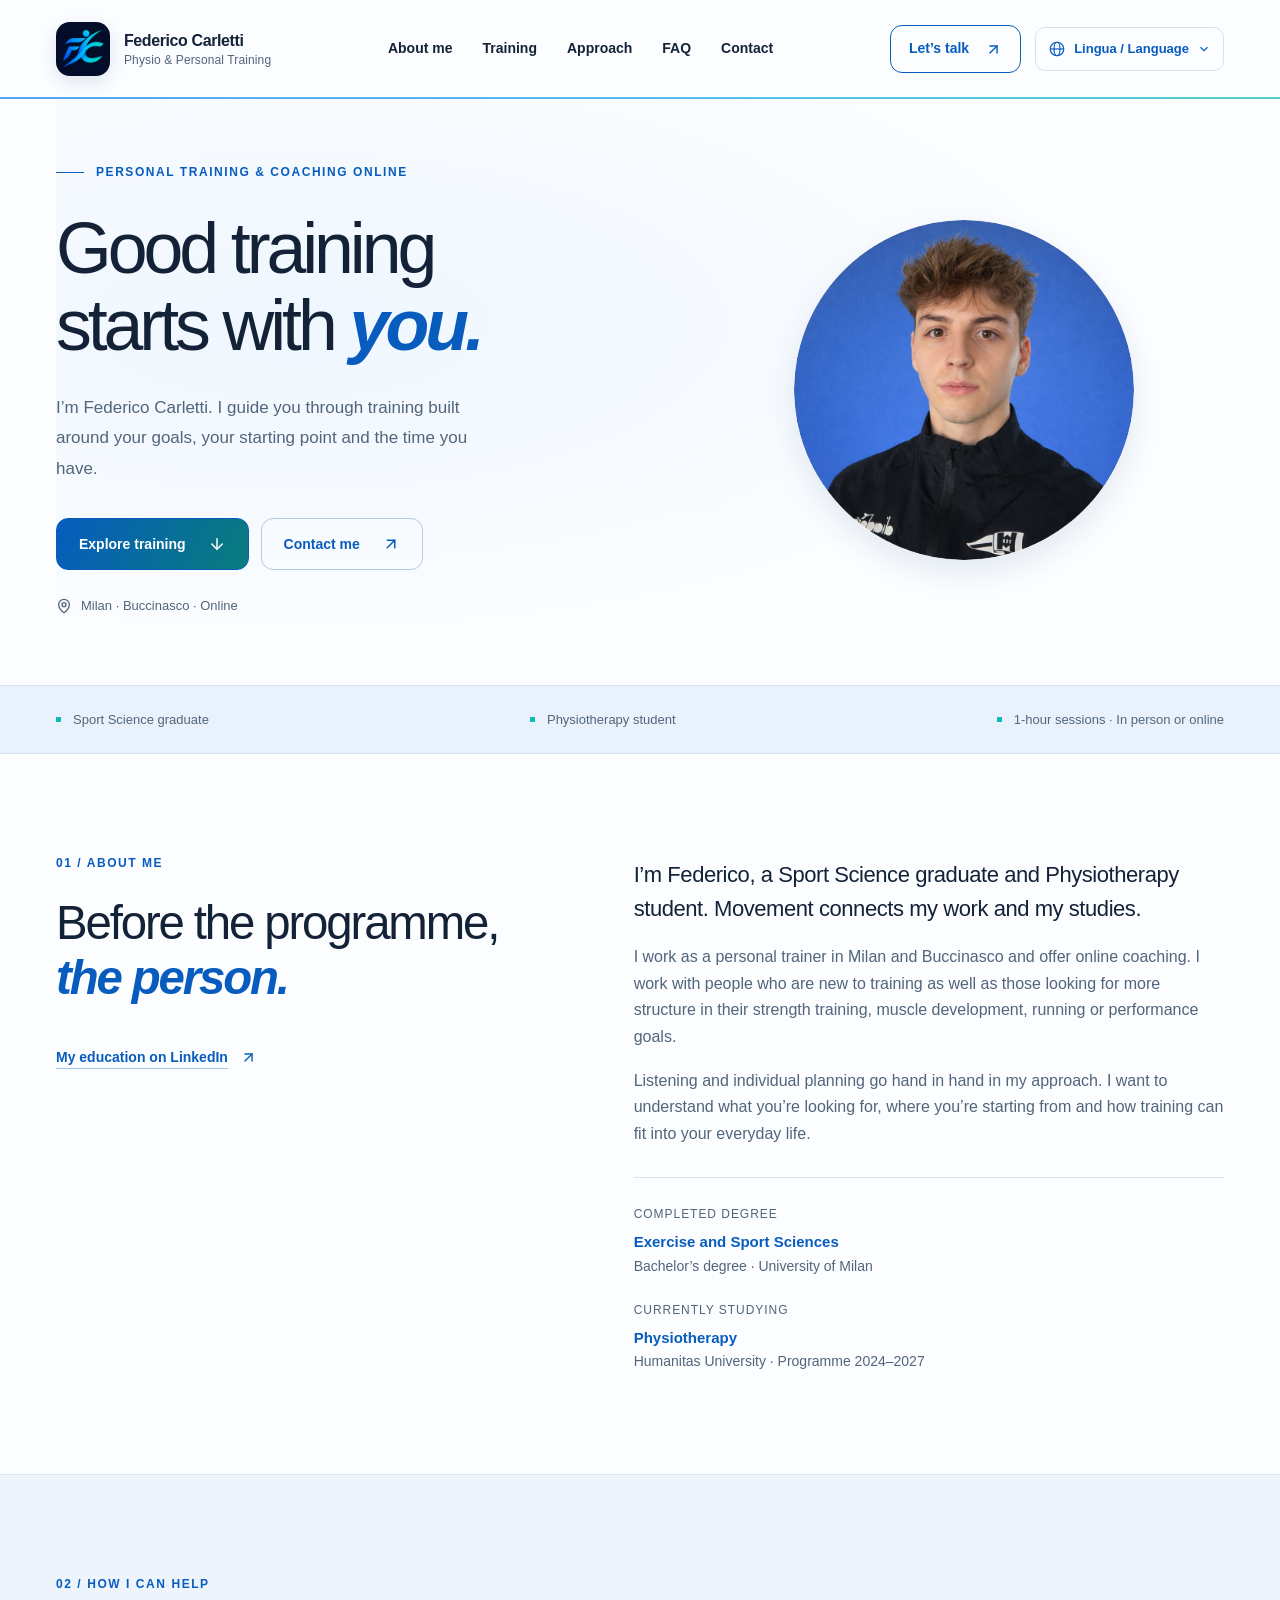
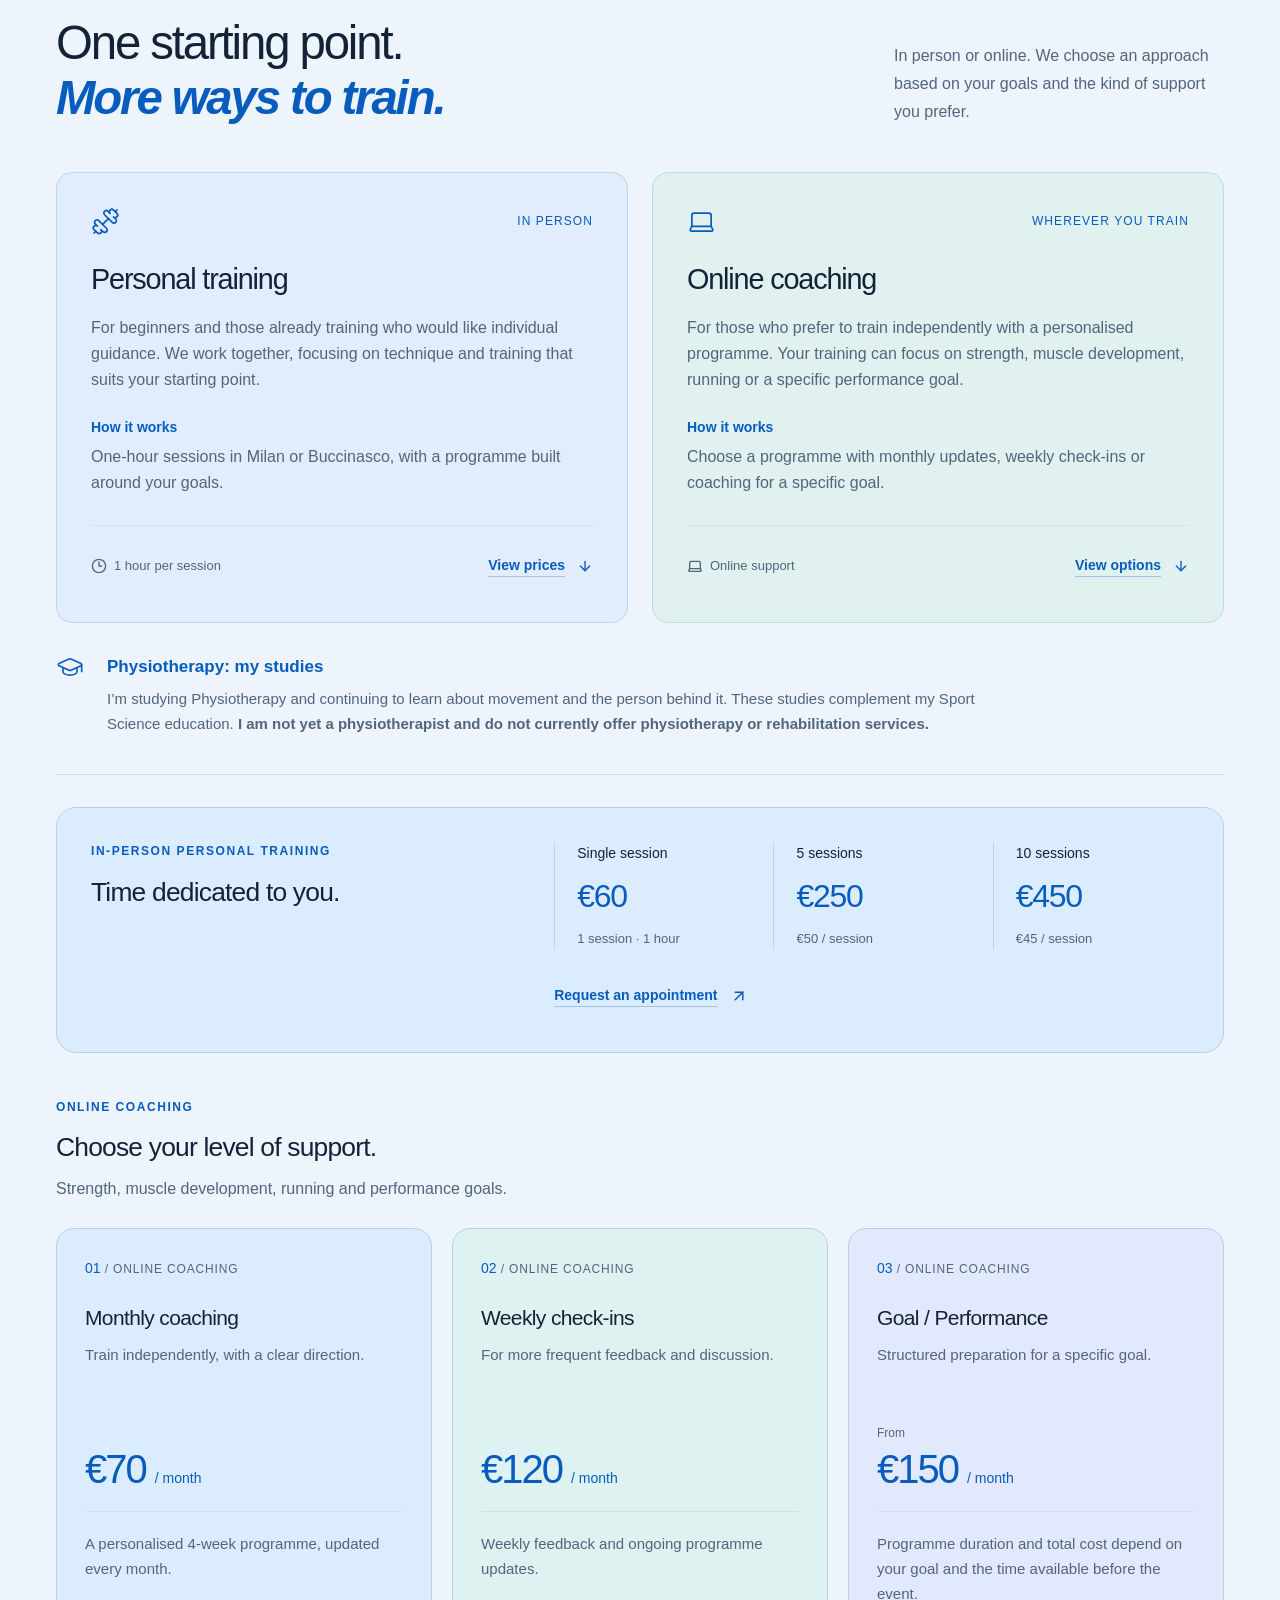
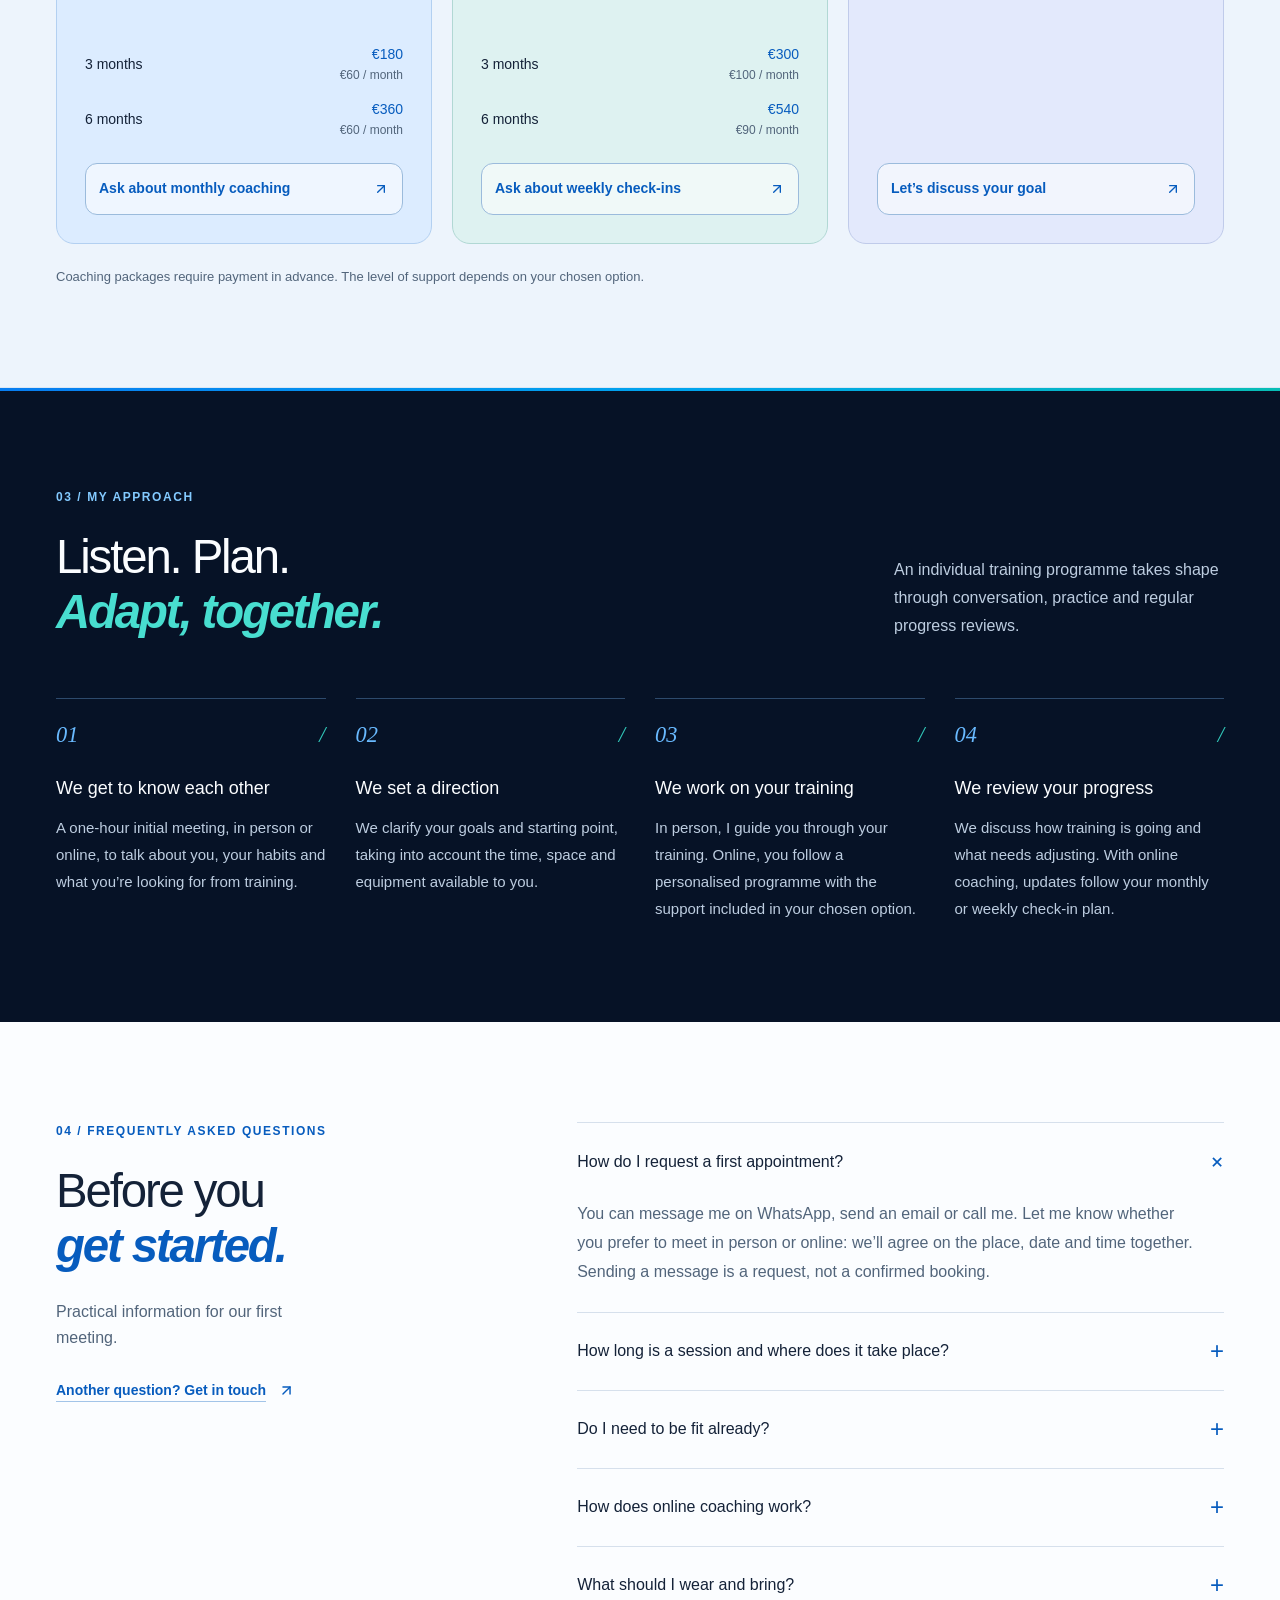
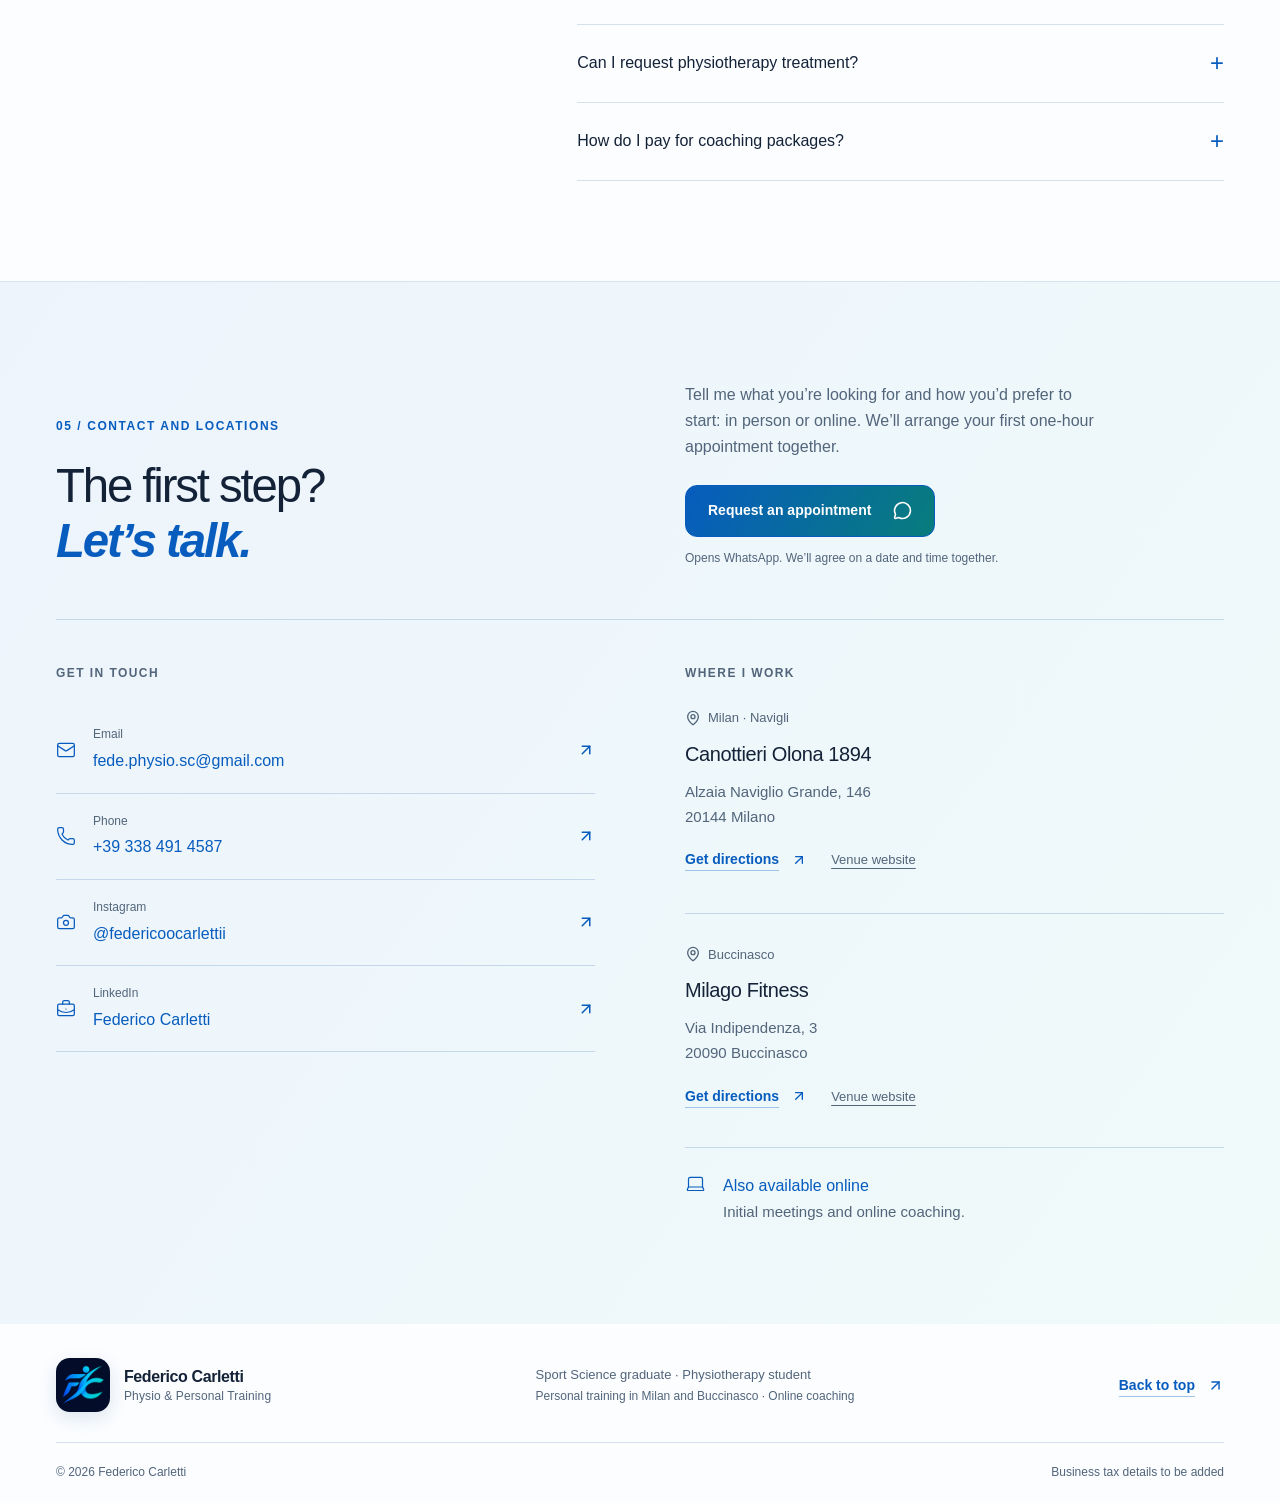
==== commit c6641e54: "Rimuovi la didascalia sotto il ritratto" ====
--- a/en.html
+++ b/en.html
@@ -24,8 +24,8 @@
 <meta name="twitter:description" content="Personal training in Milan and Buccinasco and online coaching for strength, muscle development, running and performance. Federico Carletti, Sport Science graduate and Physiotherapy student. Request an appointment.">
 <link rel="icon" href="./favicon.svg?v=20260907-brand" type="image/svg+xml">
 <link rel="apple-touch-icon" href="./apple-touch-icon.png">
-<link rel="stylesheet" href="./styles.css?v=20260909-languages">
-<script src="./navigation.js?v=20260909-languages" defer></script>
+<link rel="stylesheet" href="./styles.css?v=20260909-clean-portrait">
+<script src="./navigation.js?v=20260909-language-click-fix" defer></script>
 </head>
 <body><a class="skip-link" href="#contenuto">Skip to content</a>
 <header class="site-header">
@@ -60,7 +60,6 @@
 <figure class="portrait-slot">
 <img class="portrait-photo" src="./federico-carletti-ritratto.jpg" alt="Portrait of Federico Carletti" width="886" height="886" fetchpriority="high">
 
-<figcaption><span>Sport science, movement and training.</span><svg xmlns="http://www.w3.org/2000/svg" width="23" height="23" viewBox="0 0 24 24" fill="none" stroke="currentColor" stroke-width="2" stroke-linecap="round" stroke-linejoin="round" class="lucide lucide-arrow-up-right" aria-hidden="true"><path d="M7 7h10v10"></path><path d="M7 17 17 7"></path></svg></figcaption>
 </figure>
 </section>
 
--- a/styles.css
+++ b/styles.css
@@ -53,7 +53,6 @@
 .hero-location { display: flex; align-items: center; gap: 9px; margin-top: 25px; color: var(--quiet); font-size: .8125rem; }
 .portrait-slot { position: relative; min-width: 0; width: min(100%, 340px); justify-self: center; }
 .portrait-slot > .portrait-photo { width: 100%; height: auto; aspect-ratio: 1; object-fit: contain; border-radius: 50%; box-shadow: 0 12px 30px rgb(8 61 114 / 10%); }
-.portrait-slot figcaption { display: flex; justify-content: space-between; align-items: center; gap: 15px; padding: 17px 0 0; color: var(--brand-blue-dark); font-size: .8125rem; }
 .credential-strip { background: #e9f2fc; border-block: 1px solid var(--border); }
 .credential-strip .container { display: flex; justify-content: space-between; gap: 20px; padding-block: 23px; color: var(--quiet); font-size: .8125rem; }
 .credential-strip span { display: flex; align-items: center; gap: 12px; }
@@ -78,8 +77,6 @@
   .button { padding-inline: 17px; gap: 15px; }
   .hero-location { font-size: .8125rem; }
   .portrait-slot { width: min(100%, 240px); }
-  .portrait-slot figcaption { justify-content: center; text-align: center; }
-  .portrait-slot figcaption > svg { display: none; }
   .credential-strip .container { flex-direction: column; gap: 12px; padding-block: 22px; }
 }
 @media (prefers-reduced-motion: reduce) { html { scroll-behavior: auto; } *, *::before, *::after { transition-duration: .01ms !important; animation-duration: .01ms !important; animation-iteration-count: 1 !important; } }
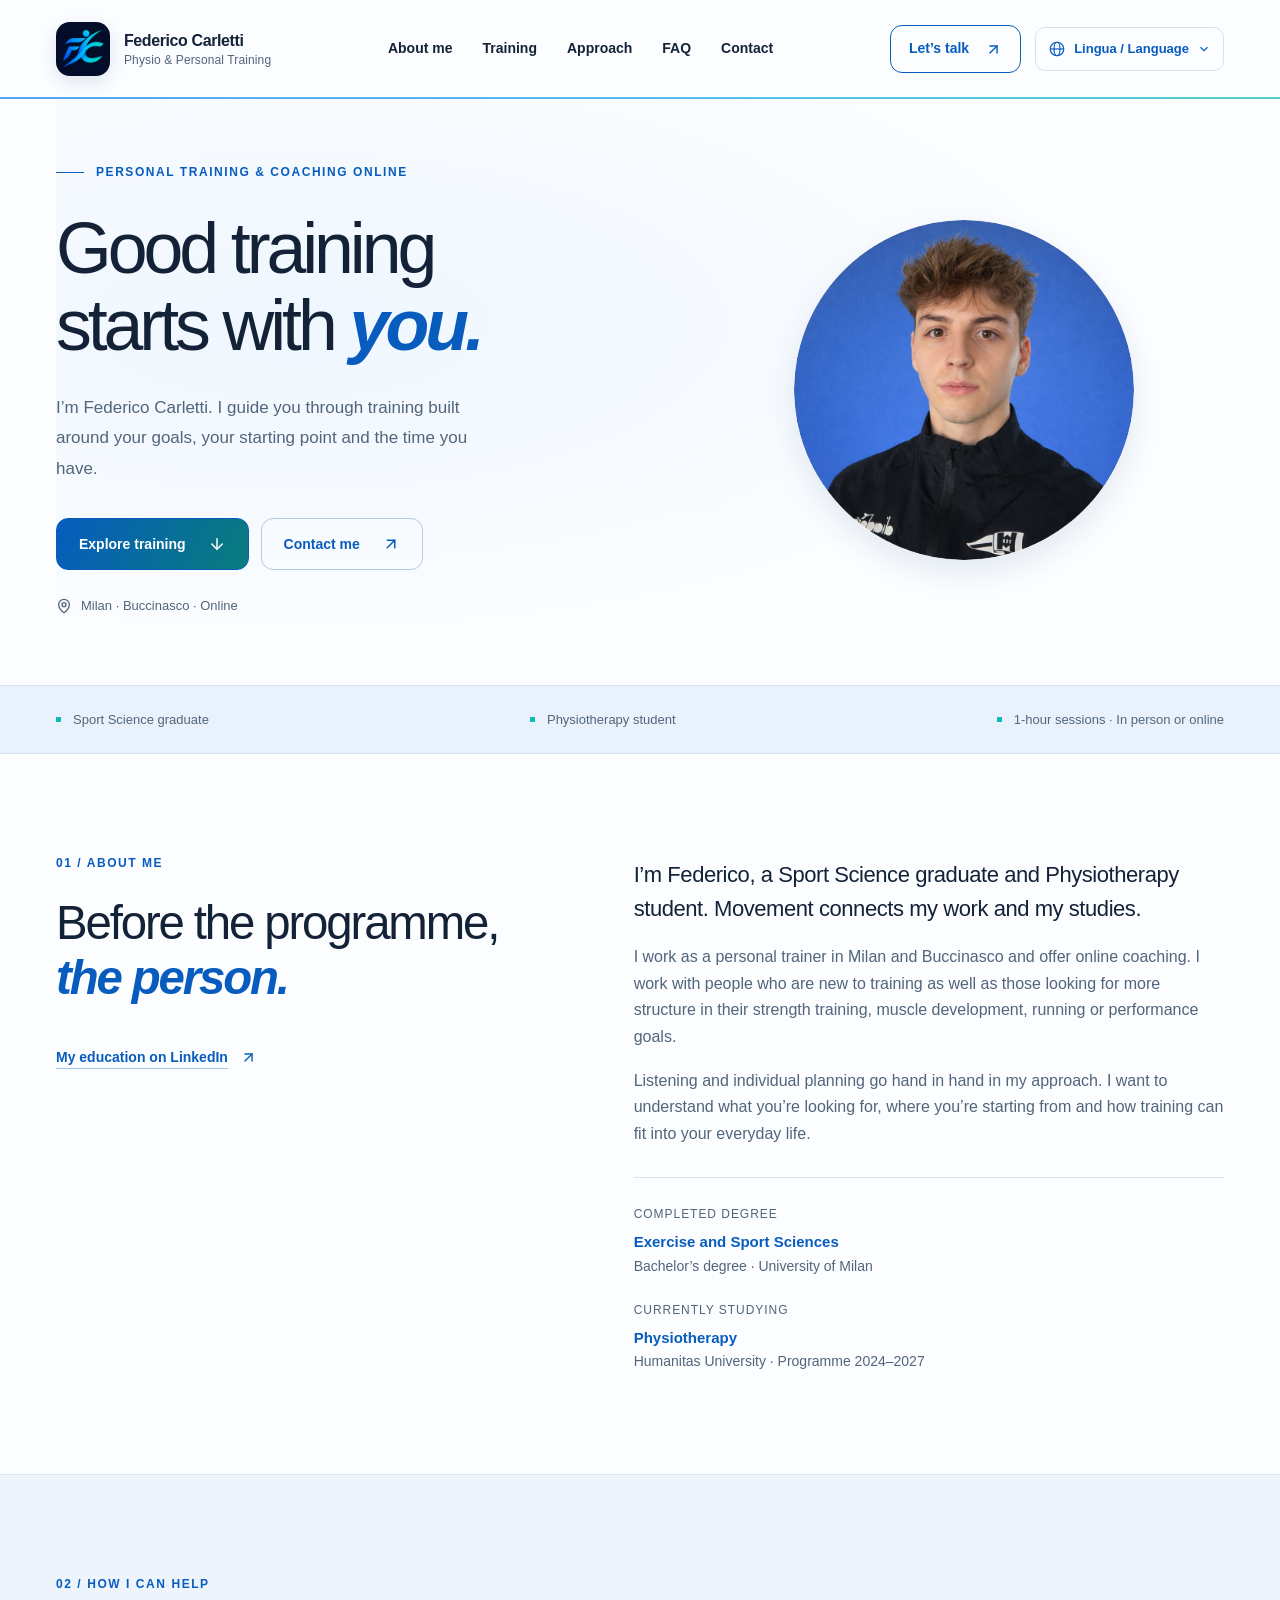
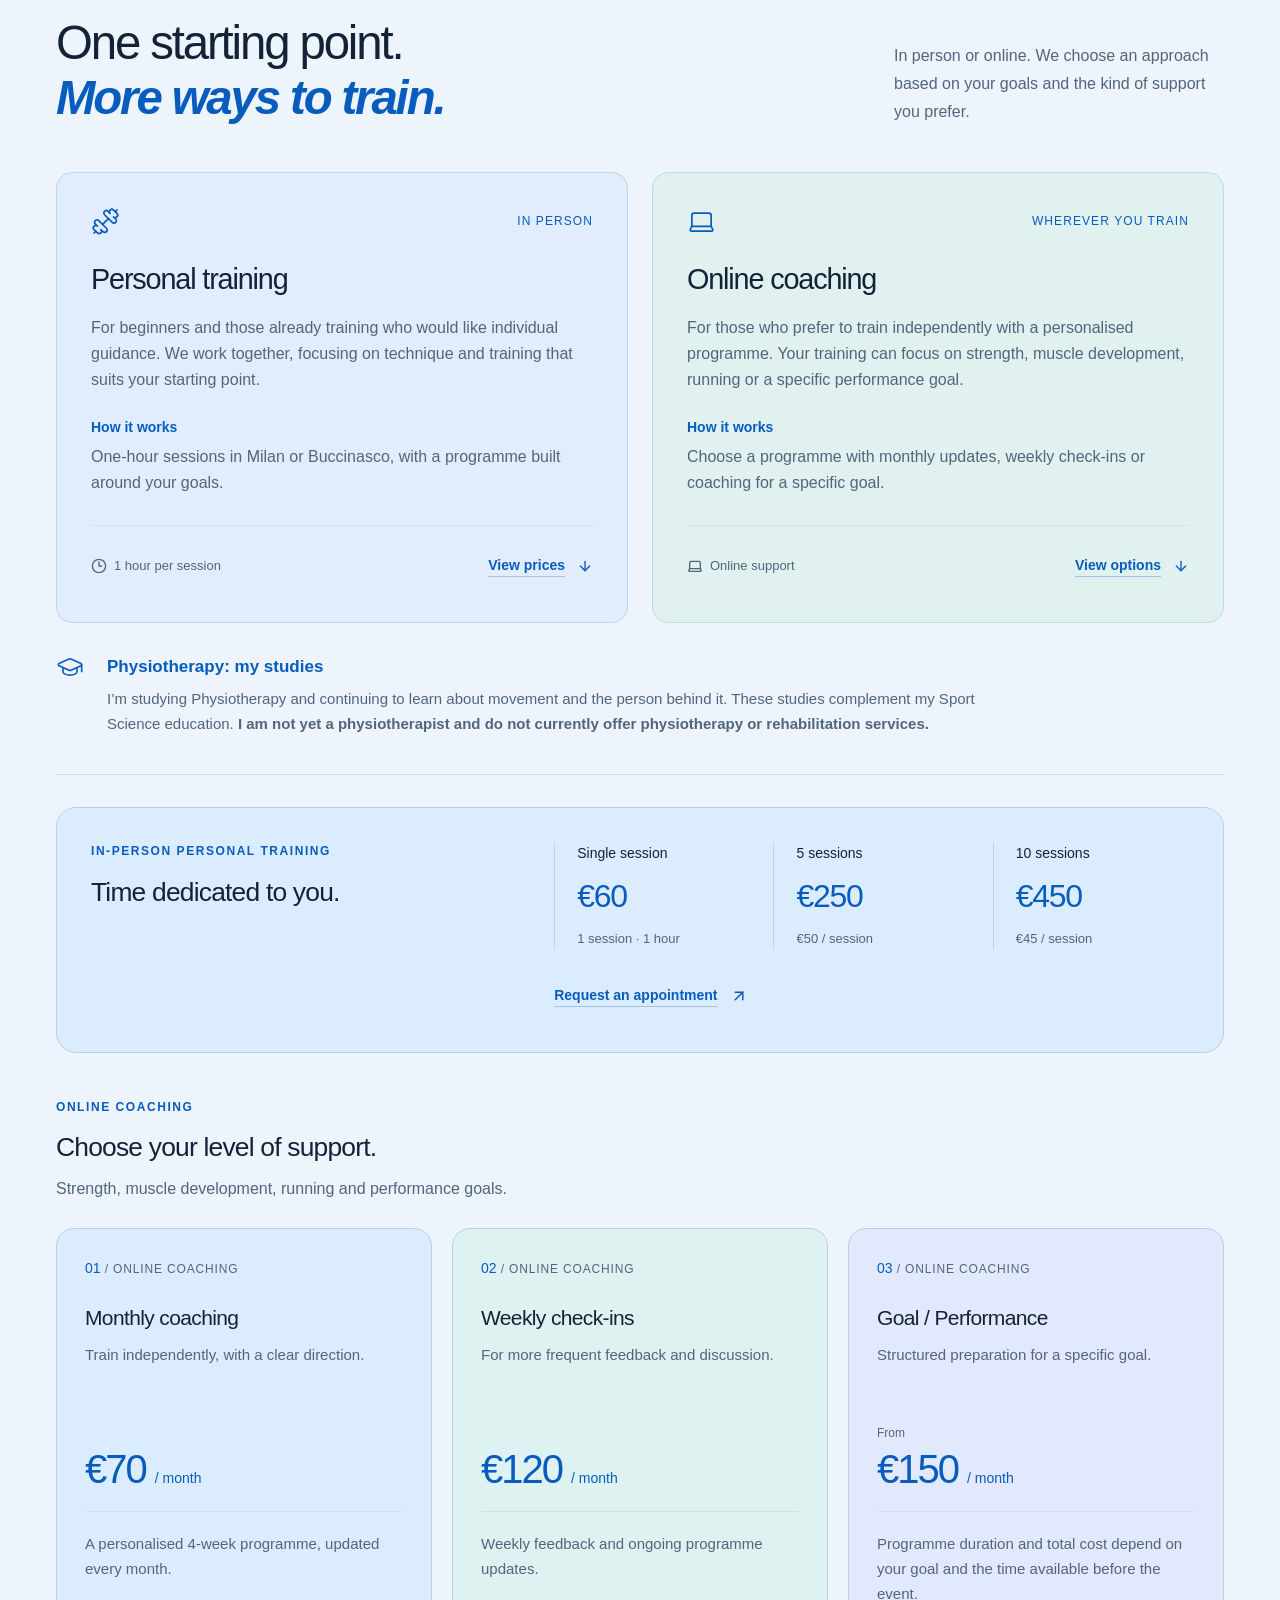
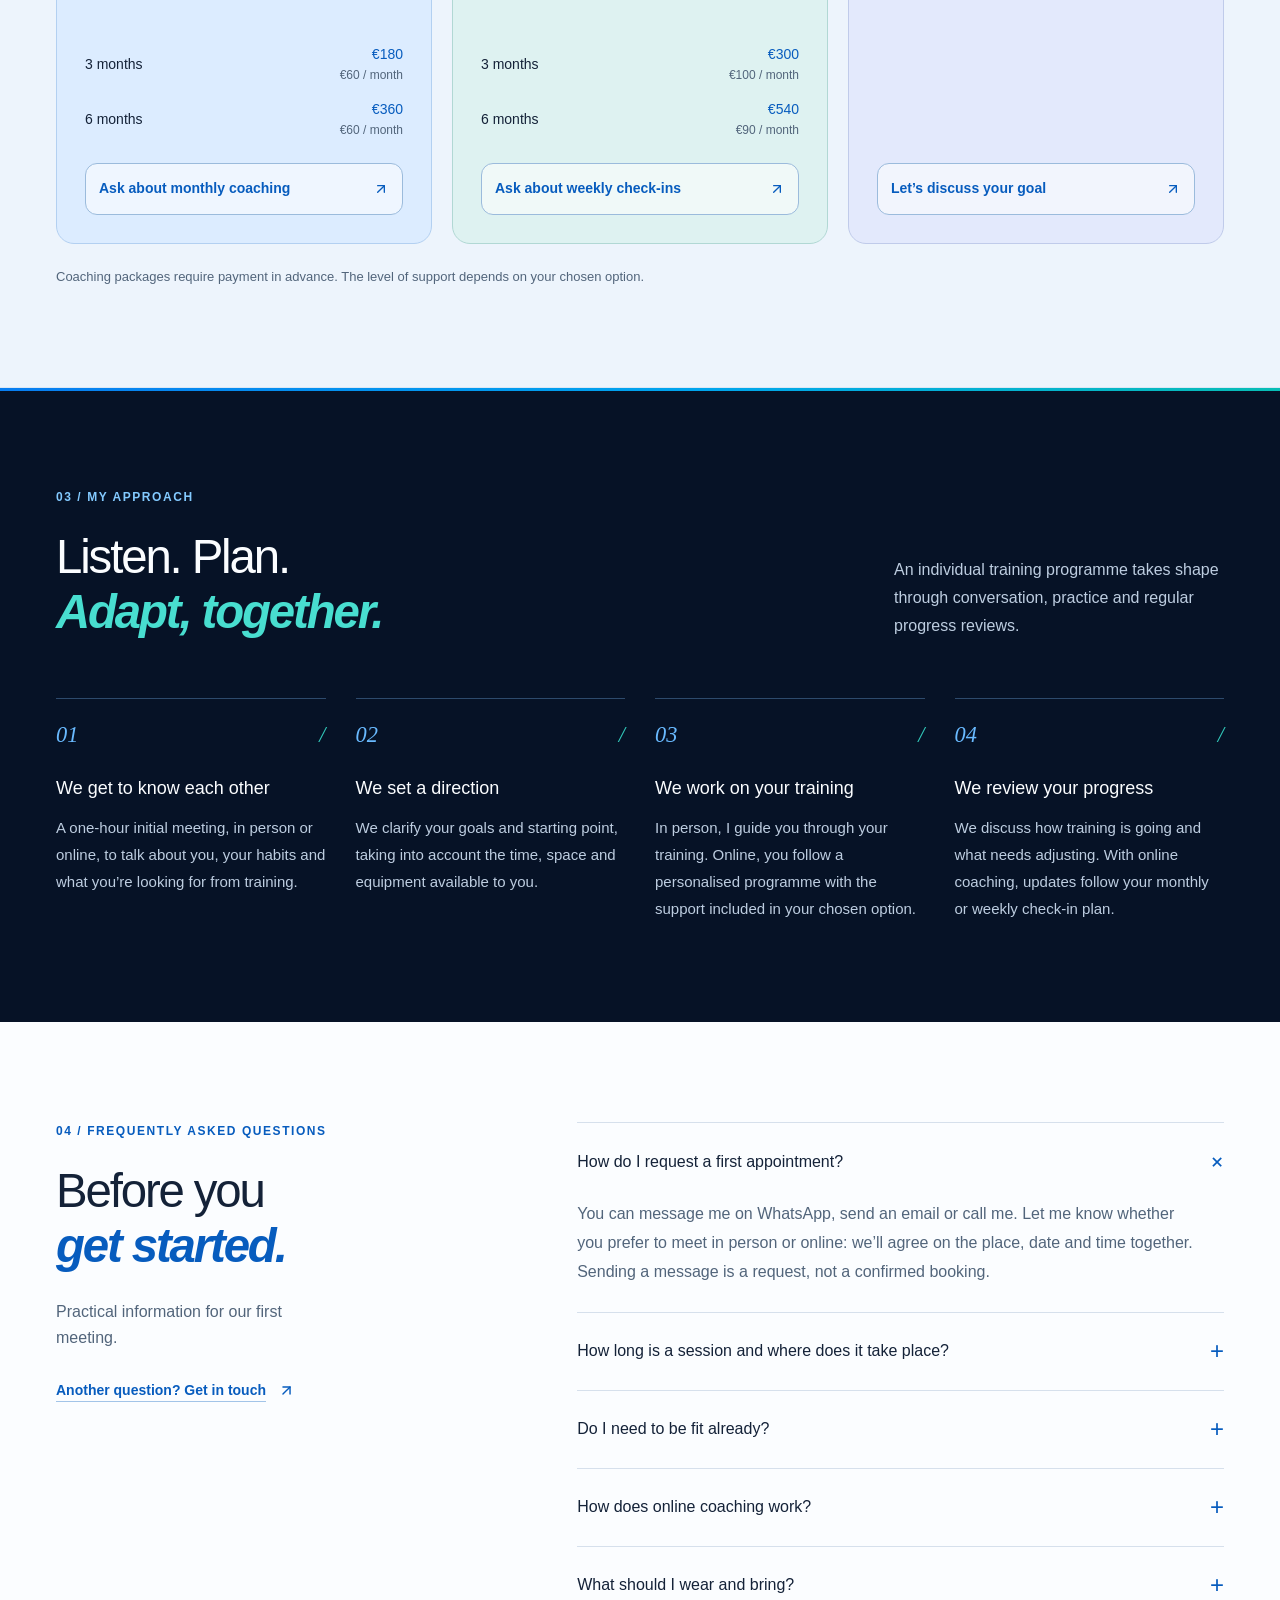
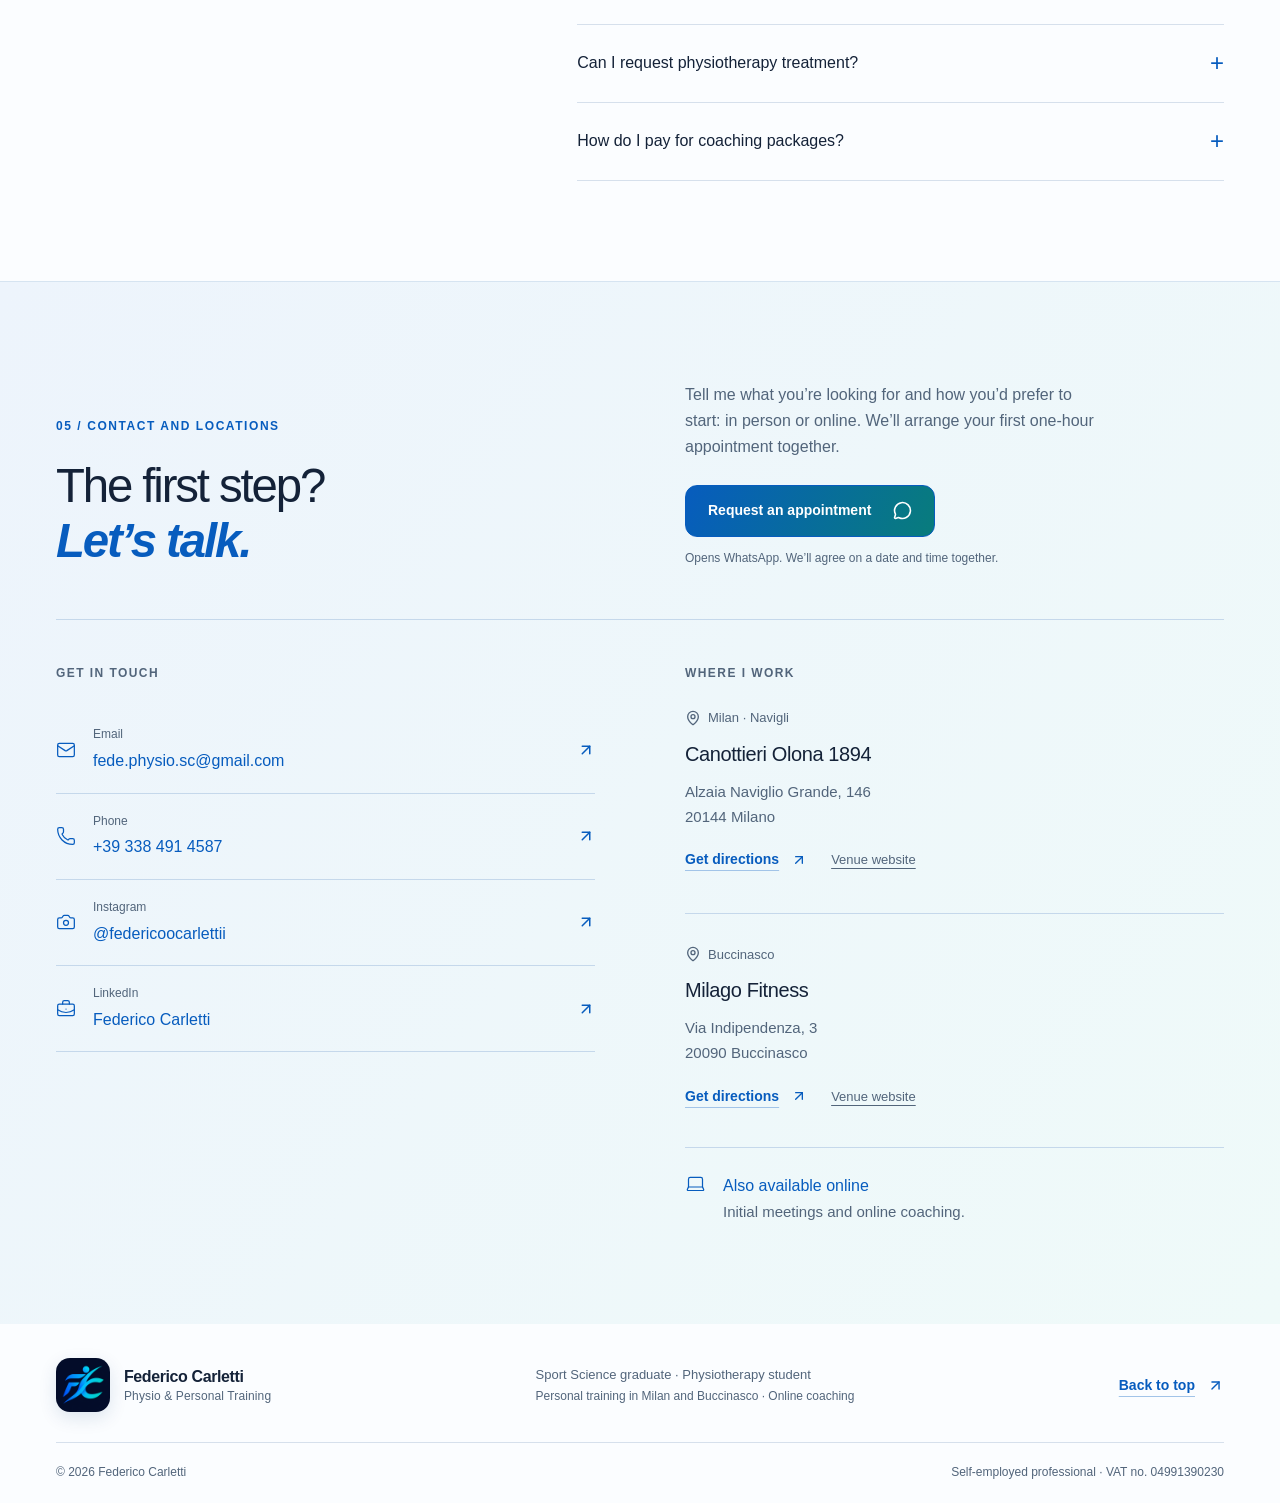
==== commit dbd71ade: "Completa i dati fiscali e prepara Google Search Console" ====
--- a/en.html
+++ b/en.html
@@ -393,7 +393,7 @@
 <p>Sport Science graduate · Physiotherapy student<br/><span>Personal training in Milan and Buccinasco · Online coaching</span></p>
 <a class="text-link" href="#inizio">Back to top <svg xmlns="http://www.w3.org/2000/svg" width="17" height="17" viewBox="0 0 24 24" fill="none" stroke="currentColor" stroke-width="2" stroke-linecap="round" stroke-linejoin="round" class="lucide lucide-arrow-up-right" aria-hidden="true"><path d="M7 7h10v10"></path><path d="M7 17 17 7"></path></svg></a></div>
 
-<div class="container footer-bottom"><span>© 2026 Federico Carletti</span><span>Business tax details to be added</span></div>
+<div class="container footer-bottom"><span>© 2026 Federico Carletti</span><span>Self-employed professional · VAT no. 04991390230</span></div>
 </footer>
 
 <script type="application/ld+json">{"@context":"https://schema.org","@type":"ProfessionalService","name":"Federico Carletti — Personal Training & Coaching","description":"Personal training in Milan and Buccinasco and online coaching for strength, muscle development, running and performance.","url":"https://recarlov.github.io/federico-carletti/en.html","telephone":"+393384914587","email":"fede.physio.sc@gmail.com","areaServed":["Milano","Buccinasco"],"sameAs":["https://www.instagram.com/federicoocarlettii/","https://www.linkedin.com/in/federicocarletti/"],"location":[{"@type":"Place","name":"Canottieri Olona 1894","address":{"@type":"PostalAddress","streetAddress":"Alzaia Naviglio Grande, 146","addressLocality":"Milano","postalCode":"20144","addressCountry":"IT"}},{"@type":"Place","name":"Milago Fitness","address":{"@type":"PostalAddress","streetAddress":"Via Indipendenza, 3","addressLocality":"Buccinasco","postalCode":"20090","addressCountry":"IT"}}]}</script>
